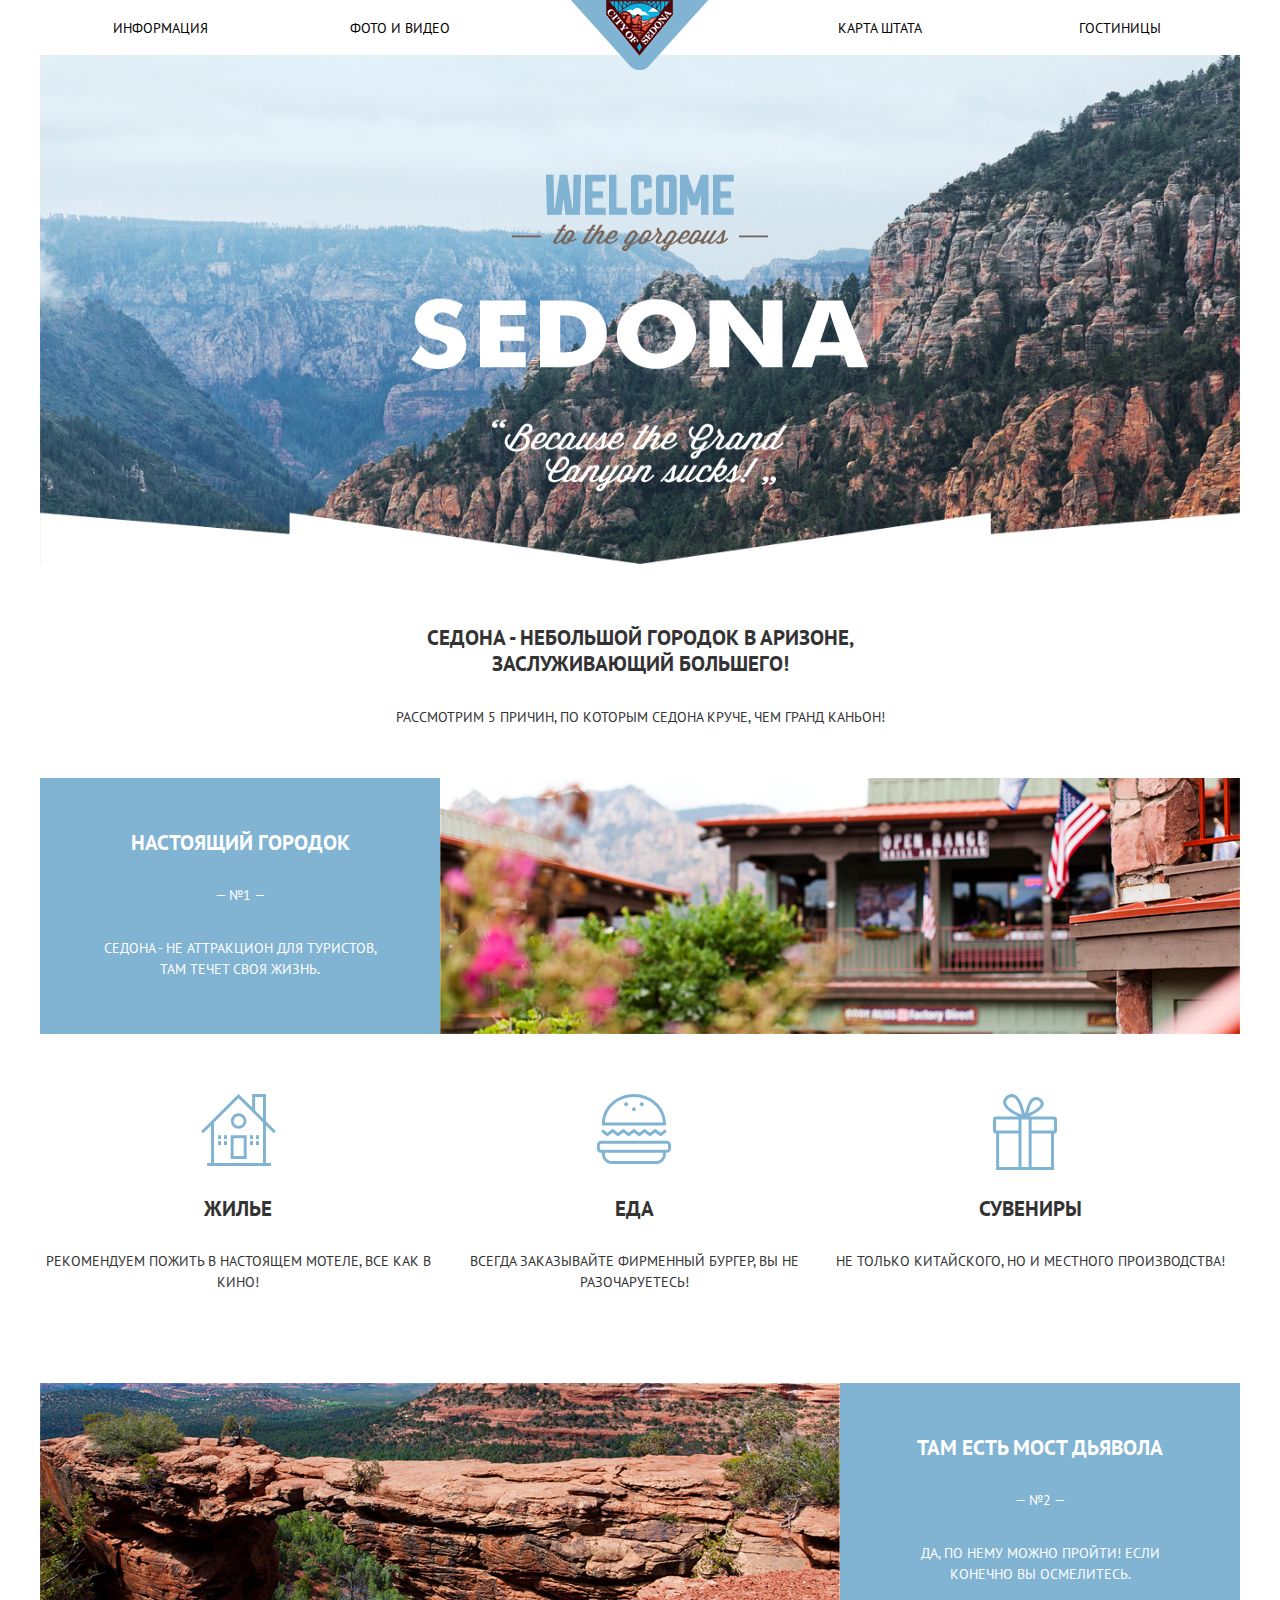
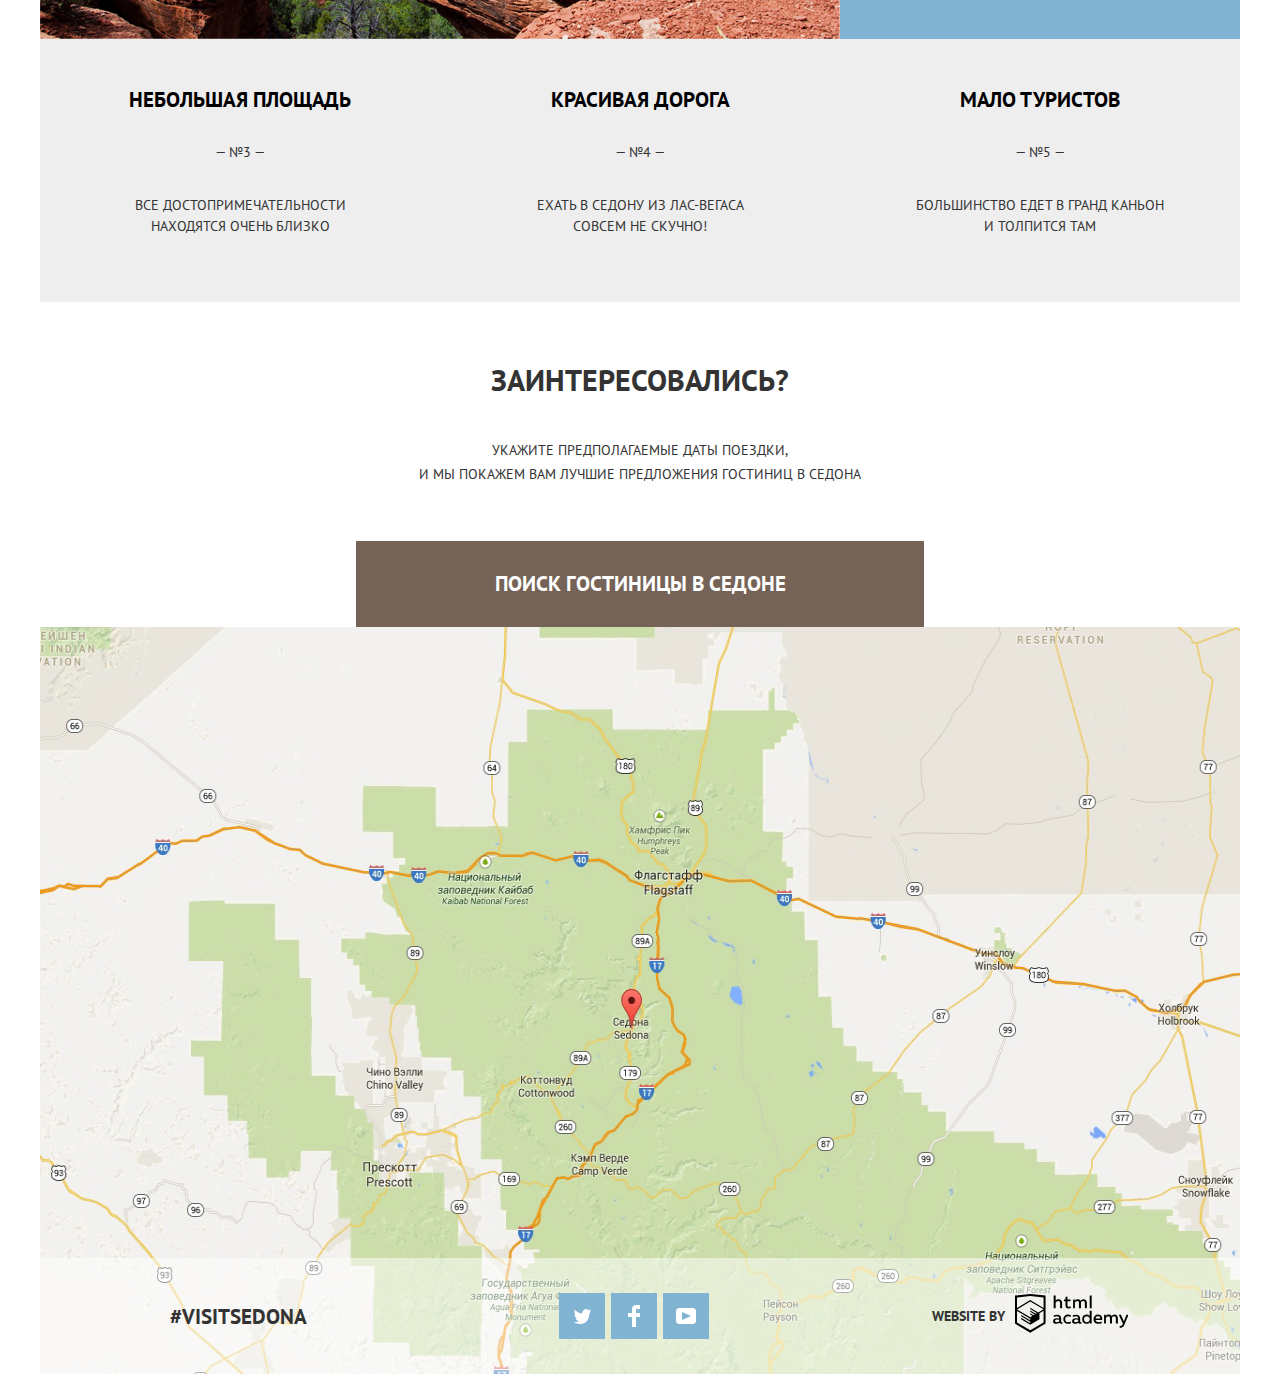
==== index.html @ dc25f9a0 "Пока не нашел правильного варианта для блура на странице отелей. Там нужена картинка без надписей. С" ====
<!DOCTYPE html>
<html lang="ru">
    <head>
        <meta charset="utf-8">
        <title>Седона</title>
        <link href="https://fonts.googleapis.com/css?family=PT+Sans:400,400i,700,700i&amp;subset=cyrillic" rel="stylesheet">
        <link rel="stylesheet" href="css/normalize.css">
        <link rel="stylesheet" href="css/styles.css">
    </head>
    <body>
        <header class="page-header container">
            <nav class="main-navigation">
                <ul class="site-navigation">
                    <li><a href="index.html#intro">Информация</a></li>
                    <li><a href="index.html">Фото и видео</a></li>
                    <li>
                        <a class="main-header-logo">
                            <img src="img/site-icon-2.png" width="138" height="70" alt="Седона">
                        </a>
                    </li>
                    <li><a href="index.html#map">Карта штата</a></li>
                    <li><a href="hotels.html">Гостиницы</a></li>
                </ul>
            </nav>
        </header>
        <section class="banner">
            <h1 class="visually-hidden">Седона</h1>
            <img src="img/backgrounds/intro.jpg" width="1200" height="509" alt='Добро пожаловать в Седона'>
        </section>
        <main class="container">
            <section id="intro" class="intro">
                <h2>Седона - небольшой городок в Аризоне, заслуживающий большего!</h2>
                <p>Рассмотрим 5 причин, по которым Седона круче, чем Гранд Каньон!</p>
            </section>
            <section class="feature">
                <div class="left-side">
                    <h2>Настоящий городок</h2>
                    <p>— №1 —</p>
                    <p>Седона - не аттракцион для туристов, там течет своя жизнь.</p>
                </div>
                <div class="right-side">
                    <img src="img/content/true-city.jpg" width="800" height="256" alt='Седона - фотографии'>
                </div>
            </section>
            <section class="recommendations">
                <h2 class="visually-hidden">Рекомендации</h2>
                <div class="recommendations-item house">
                    <h3>Жилье</h3>
                    <p>Рекомендуем пожить в настоящем мотеле, все как в кино!</p>
                </div>
                <div class="recommendations-item food">
                    <h3>Еда</h3>
                    <p>Всегда заказывайте фирменный бургер, вы не разочаруетесь!</p>
                </div>
                <div class="recommendations-item souvenirs">
                    <h3>Сувениры</h3>
                    <p>Не только китайского, но и местного производства!</p>
                </div>
            </section>
            <section class="feature feature-reverse">
                <div class="left-side">
                    <h2>Там есть мост Дьявола</h2>
                    <p>— №2 —</p>
                    <p>Да, по нему можно пройти! Если конечно вы осмелитесь.</p>
                </div>
                <div class="right-side">
                    <img src="img/content/devil-bridge.jpg" width="800" height="256" alt='Седона - фотографии'>
                </div>
            </section>
            <section class="features-list">
                <div class="features-item">
                    <h3>Небольшая площадь</h3>
                    <p>— №3 —</p>
                    <p>Все достопримечательности находятся очень близко</p>
                </div>
                <div class="features-item">
                    <h3>Красивая дорога</h3>
                    <p>— №4 —</p>
                    <p>Ехать в Седону из Лас-Вегаса совсем не скучно!</p>
                </div>
                <div class="features-item">
                    <h3>Мало туристов</h3>
                    <p>— №5 —</p>
                    <p>Большинство едет в гранд каньон и толпится там</p>
                </div>
            </section>
            <section class="hotels-search">
                <h2>Заинтересовались?</h2>
                <p>Укажите предполагаемые даты поездки,</p>
                <p>и мы покажем вам лучшие предложения гостиниц в Седона</p>
                <button class="button-brown" onclick="javascript:showOrHideSearchForm();">Поиск гостиницы в Седоне</button>
                <div class="overlay-content">
                    <form class="search-form" id="searchForm" action="https://echo.htmlacademy.ru" method="POST" hidden>
                        <div class="flex-row">
                            <label for="startDate">Дата заезда</label>
                            <input type="text" name="startDate" placeholder="24 апреля 2017" class="calendar-icon">
                            <button class="calendar">Открыть календарь</button>
                        </div>
                        <div class="flex-row">
                            <label for="endDate">Дата выезда</label>
                            <input type="text" name="endDate" placeholder="4 июля 2017" class="calendar-icon">
                            <button class="calendar">Открыть календарь</button>
                        </div>
                        <div class="flex-row">
                            <div class="flex-row half-width">
                                <label for="adults">Взрослые</label>
                                <div class="flex-row">
                                    <button type="button">-</button>
                                    <input type="number" name="adults" value="1" min="1" max="1000" class="no-spin">
                                    <button type="button">+</button>
                                </div>
                            </div>
                            <div class="flex-row half-width">
                                <label for="children">Дети</label>
                                <div class="flex-row">
                                    <button type="button">-</button>
                                    <input type="number" name="children" value="0" min="0" max="1000" class="no-spin">
                                    <button type="button">+</button>
                                </div>
                            </div>
                        </div>
                        <button type="submit" class="button-blue">Найти</button>
                    </form>
                </div>
            </section>
            <section id="map" class="map">
                <h2 class="visually-hidden">Карта</h2>
                <img src="img/content/map.jpg" width="1200px" height="747px">
            </section>
        </main>
        <footer class="page-footer page-footer-overlay container">
            <div class="footer-tag">
                #VISITSEDONA
            </div>

            <div class="footer-social">
                <ul>
                    <li>
                        <a href="#" class="social-button">
                            <span class="visually-hidden">Твиттер</span>
                            <svg version="1.1" id="Layer_1" xmlns="http://www.w3.org/2000/svg" xmlns:xlink="http://www.w3.org/1999/xlink" x="0px" y="0px"
                            width="17px" height="15px" viewBox="0 0 17 15" enable-background="new 0 0 17 15" xml:space="preserve">
                                
                                <g id="W6EeEF_1_">
                                    <g>
                                        <path fill="#FFFFFF" d="M10.95,0.144c1.685-0.496,2.984,0.27,3.577,1.179c0.673-0.231,1.331-0.481,2.011-0.708
                                            c-0.004,0.861-0.522,1.513-0.857,1.768c0.685,0.17,1.304-0.491,1.304-0.491c-0.169,1-1.006,1.788-1.563,2.024
                                            c-0.231,6.75-3.175,11.217-10.077,11.082c-0.522,0,0.075,0-0.446,0c-0.41,0-4.164-0.46-4.898-1.887
                                            c2.271,0.196,3.893-0.422,4.693-1.177c-0.96-0.3-2.679-0.477-2.979-2.95C2.064,9.09,2.279,9.212,2.905,9.103
                                            C1.705,8.247,0.374,7.53,0.448,5.33c0.285,0.328,1.067,0.536,1.34,0.472c-0.703-0.241-1.97-3.36-0.894-4.952
                                            c1.818,1.854,3.735,3.606,7.152,3.773C8.254,2.33,9.183,0.793,10.95,0.144z"/>
                                    </g>
                                </g>
                            </svg>
                        </a>
                    </li>
                    <li>
                        <a href="#" class="social-button">
                            <span class="visually-hidden">Фейсбук</span>
                            <svg version="1.1" id="Layer_2" xmlns="http://www.w3.org/2000/svg" xmlns:xlink="http://www.w3.org/1999/xlink" x="0px" y="0px"
                            width="12px" height="22px" viewBox="0 0 12 22" enable-background="new 0 0 12 22" xml:space="preserve">
                                <path fill="#FFFFFF" d="M12,4V0H8C5.791,0,4,1.791,4,4v4H0v4h4v10h4V12h4V8H8V4H12z"/>
                            </svg>
                        </a>
                    </li>
                    <li>
                        <a href="#" class="social-button">
                            <span class="visually-hidden">YouTube</span>
                            <svg version="1.1" id="Layer_1" xmlns="http://www.w3.org/2000/svg" xmlns:xlink="http://www.w3.org/1999/xlink" x="0px" y="0px"
                            width="20px" height="16px" viewBox="0 0 20 16" enable-background="new 0 0 20 16" xml:space="preserve">
                                <path fill="#FFFFFF" d="M17,0H3C1.35,0,0,1.35,0,3v10c0,1.65,1.35,3,3,3h14c1.65,0,3-1.35,3-3V3C20,1.35,18.65,0,17,0z
                                        M6.027,11.998V4.002L15.014,8L6.027,11.998z"/>
                            </svg>
                        </a>
                    </li>
                </ul>
            </div>

            <div class="footer-copyright">
                <b>Website by</b>
                <a class="button" href="https://htmlacademy.ru">
                    <svg id="Layer_1" data-name="Layer 1" xmlns="http://www.w3.org/2000/svg" viewBox="0 0 113 39" width="113px" height="39px"><title>HTML Academy</title><path d="M401.93,351.51a2.07,2.07,0,0,0,.58-0.11v1.4a3.41,3.41,0,0,1-1.24.22,1.75,1.75,0,0,1-1.75-1,5.08,5.08,0,0,1-3.3,1.13c-1.59,0-3.06-.87-3.06-2.68,0-2.24,2.08-2.93,3.9-2.93a11.63,11.63,0,0,1,2.28.26v-0.31c0-1.09-.8-1.86-2.3-1.86a7.79,7.79,0,0,0-3.15.67v-1.79a10.72,10.72,0,0,1,3.35-.58c2.48,0,4,1.18,4,3.83v3.14A0.57,0.57,0,0,0,401.93,351.51Zm-6.76-1.19a1.42,1.42,0,0,0,1.64,1.29,3.56,3.56,0,0,0,2.53-1V349.1a10.21,10.21,0,0,0-1.9-.22C396.34,348.89,395.17,349.23,395.17,350.33Z" transform="translate(-355.09 -323.29)" fill="black"/><path d="M408.15,343.91a5.29,5.29,0,0,1,2.7.67v1.79a4.28,4.28,0,0,0-2.42-.73,2.89,2.89,0,1,0,0,5.76,5.26,5.26,0,0,0,2.55-.67v1.8a6.58,6.58,0,0,1-2.9.6,4.42,4.42,0,0,1-4.72-4.54A4.54,4.54,0,0,1,408.15,343.91Z" transform="translate(-355.09 -323.29)" fill="black"/><path d="M420.93,351.51a2.07,2.07,0,0,0,.58-0.11v1.4a3.41,3.41,0,0,1-1.24.22,1.75,1.75,0,0,1-1.75-1,5.08,5.08,0,0,1-3.3,1.13c-1.59,0-3.06-.87-3.06-2.68,0-2.24,2.08-2.93,3.9-2.93a11.63,11.63,0,0,1,2.28.26v-0.31c0-1.09-.8-1.86-2.3-1.86a7.79,7.79,0,0,0-3.15.67v-1.79a10.72,10.72,0,0,1,3.35-.58c2.48,0,4,1.18,4,3.83v3.14A0.57,0.57,0,0,0,420.93,351.51Zm-6.76-1.19a1.42,1.42,0,0,0,1.64,1.29,3.56,3.56,0,0,0,2.53-1V349.1a10.21,10.21,0,0,0-1.9-.22C415.33,348.89,414.17,349.23,414.17,350.33Z" transform="translate(-355.09 -323.29)" fill="black"/><path d="M431.76,340.14V352.9H430v-1.39a4.07,4.07,0,0,1-3.35,1.62,4.62,4.62,0,0,1,0-9.22,4,4,0,0,1,3.15,1.37v-5.14h2ZM427,345.62a2.9,2.9,0,0,0,0,5.8,3,3,0,0,0,2.79-1.84v-2.13A3.06,3.06,0,0,0,427,345.62Z" transform="translate(-355.09 -323.29)" fill="black"/><path d="M438.08,343.91c3.48,0,4.68,2.81,4.12,5.34h-6.58c0.22,1.57,1.75,2.22,3.35,2.22a6.41,6.41,0,0,0,2.77-.62v1.68a7.5,7.5,0,0,1-3.14.6c-2.68,0-5-1.53-5-4.61A4.39,4.39,0,0,1,438.08,343.91Zm0.09,1.62a2.39,2.39,0,0,0-2.57,2.26h4.85A2.06,2.06,0,0,0,438.17,345.53Z" transform="translate(-355.09 -323.29)" fill="black"/><path d="M444.19,352.9v-8.75h1.73v1.09a4,4,0,0,1,2.92-1.33,3,3,0,0,1,2.73,1.4,4.33,4.33,0,0,1,3.06-1.4,3.21,3.21,0,0,1,3.32,3.52v5.47h-2v-5.41a1.67,1.67,0,0,0-1.73-1.84,2.94,2.94,0,0,0-2.17,1.18c0,0.2,0,.4,0,0.6v5.47h-2v-5.41a1.67,1.67,0,0,0-1.73-1.84,3.11,3.11,0,0,0-2.32,1.35v5.91h-2Z" transform="translate(-355.09 -323.29)" fill="black"/><path d="M466.56,344.15h2l-4.1,9.93c-0.95,2.28-2.19,3-3.52,3a5,5,0,0,1-1.15-.15v-1.66a3,3,0,0,0,.89.13c0.95,0,1.66-.67,2.17-2l0.18-.44-4.16-8.82H461l3,6.6Z" transform="translate(-355.09 -323.29)" fill="black"/><path d="M395.75,324.82v5a4,4,0,0,1,2.83-1.2,3.41,3.41,0,0,1,3.61,3.57v5.41h-2v-5.16a1.9,1.9,0,0,0-2-2.1,3.08,3.08,0,0,0-2.44,1.46v5.8h-2V324.82h2Z" transform="translate(-355.09 -323.29)" fill="black"/><path d="M407.52,325.71v3.12h3.17v1.71h-3.17v4c0,1.15.53,1.53,1.66,1.53a4.71,4.71,0,0,0,1.77-.35v1.68a7.14,7.14,0,0,1-2.35.38,2.68,2.68,0,0,1-3-2.88v-4.38H404v-1.71h1.57v-2.64Z" transform="translate(-355.09 -323.29)" fill="black"/><path d="M413.19,337.58v-8.75h1.73v1.09a4,4,0,0,1,2.92-1.33,3,3,0,0,1,2.73,1.4,4.33,4.33,0,0,1,3.06-1.4,3.21,3.21,0,0,1,3.32,3.52v5.47h-2v-5.41a1.67,1.67,0,0,0-1.73-1.84,2.94,2.94,0,0,0-2.17,1.18c0,0.2,0,.4,0,0.6v5.47h-2v-5.41a1.67,1.67,0,0,0-1.73-1.84,3.11,3.11,0,0,0-2.32,1.35v5.91h-2Z" transform="translate(-355.09 -323.29)" fill="black"/><rect x="74.72" y="1.52" width="1.95" height="12.76" fill="black"/><path d="M370.53,323.31l-0.16,0-15.28,1.6v28L370.37,362l15.28-9.09v-28Zm13.12,28.45-13.28,7.9-13.28-7.9V340.28l13.22,7.87,0,1.43-9.07-5.4v1.38l9.11,5.47,0,1.46-9.1-5.42v1.38l9.11,5.47h0l9.19-5.5v-1.39h0v-4.52l4.1-2.45v11.67Zm0-13.16L380,340.74h0l-1.68,1-8-4.76v1.38l6.84,4.07-0.06,0-0.15.09-1,.57-5.64-3.36v1.38l4.45,2.65-1.05.7,0,0-3.36-2v1.38l2.21,1.3-2.25,1.35-13.16-7.82,13.17-7.92h0Zm0-1.39-13.35-7.87h0l-13.2,7.86v-10.5l13.28-1.39,13.28,1.39v10.51Z" transform="translate(-355.09 -323.29)" fill="black"/></svg>
                </a>
            </div>
        </footer>
        <script src="js/script.js"></script>
    </body>
</html>
---- css/styles.css ----
html, body {
	/* Блочная модель */
	margin: 0;
	padding: 0;

	/* Типографика */
	font-family: 'PT Sans', sans-serif;
	font-size: 14px;
	line-height: 21px;
	font-weight: normal;
	color: #333333;
	text-transform: uppercase;
	text-align: center;

	/* Оформление */
	background-color: white;
}

/* body {
	background-image: url("../img/backgrounds/sedona-index-1200.jpg");
	background-position: top center;
	background-repeat: no-repeat;
} */

h2, h3 {
	/* Блочная модель */
	margin: 0;

	/* Типографика */
	font-size: 21px;
	font-weight: bold;
	line-height: 21px;
}

a {
	/* Типографика */
	text-decoration: none;
}

a:hover,
a:focus {
	color: #81b3d2;
}

a:click {
	color: #cacaca;
}

a:active {
	color: #766357;
}

p {
	/* Блочная модель */
	padding-top: 0;
	margin: 0;
}

.visually-hidden {
	position: absolute !important;
	clip: rect(1px 1px 1px 1px); /* IE6, IE7 */
	clip: rect(1px, 1px, 1px, 1px);
	padding:0 !important;
	border:0 !important;
	height: 1px !important; 
	width: 1px !important; 
	overflow: hidden;
}

.container {
	/* Блочная модель */
	max-width: 1200px;
	margin: 0 auto;
}

.site-navigation {
	/* Блочная модель */
	display: flex;
	flex-wrap: wrap;
	align-items: center;
	margin: 0;
	padding: 0;

	/* Типографика */
	line-height: 26px;

	/* Оформление */
	list-style: none;
}

.site-navigation li {
	/* Блочная модель */
	width: 20%;

	/* Типографика */
	text-align: center;
}

.site-navigation a:not(.main-header-logo) {
	/* Типографика */
	color: black;
}

.main-header-logo {
	position: relative;

	height: 55px;
	display: block;
}

.main-header-logo img {
	position: absolute;
	z-index: 2;
	top: 0;
	left: 0;
	right: 0;

	margin: 0 auto;
}

.intro h2 {
	/* Блочная модель */
	padding-top: 55px;
	padding-bottom: 0px;
	margin: 0 auto;
	max-width: 490px;

	/* Типографика */
	line-height: 26px;
}

.intro p {
	/* Блочная модель */
	padding-top: 30px;
	padding-bottom: 50px;
	margin: 0 auto;
}

.feature {
	/* Блочная модель */
	display: flex;
	align-items: center;

	/* Типографика */
	text-align: center;
	color: white;

	/* Оформление */
	background-color: #81b3d2;
}

.feature img {
	display: block;
	padding: 0;
	margin: 0;
}

.feature p {
	padding-top: 32px;
}

.feature.feature-reverse {
	/* Блочная модель */
	flex-direction: row-reverse;
}

.left-side {
	padding-left: 60px;
	padding-right: 60px;
}

.recommendations {
	/* Блочная модель */
	display: flex;
}

.recommendations .recommendations-item {
	/* Блочная модель */
	width: 33%;
}

.recommendations .recommendations-item p {
	padding-top: 32px;
}

.recommendations .recommendations-item h3 {
	/* Позиционирование */
	position: relative;

	/* Блочная модель */
	padding-top: 164px;
}

.recommendations .recommendations-item h3::before {
	content: "";

	/* Позиционирование */
	position: absolute;
	top: 60px;
	left: 0;
	right: 0;

	/* Блочная модель */
	width: 75px;
	height: 76px;
	margin: 0 auto;

	/* Оформление */
	background-repeat: no-repeat;
}

.recommendations .recommendations-item.house h3::before {
	/* Оформление */
	background-image: url("../img/icons/house.svg");
}

.recommendations .recommendations-item.food h3::before {
	/* Оформление */
	background-image: url("../img/icons/food.svg");
}

.recommendations .recommendations-item.souvenirs h3::before {
	/* Оформление */
	background-image: url("../img/icons/souvenirs.svg");
}

.recommendations .recommendations-item p:last-child {
	padding-bottom: 90px;
}

.features-list {
	/* Блочная модель */
	display: flex;

	/* Типографика */
	text-align: center;

	/* Оформление */
	background-color: #eeeeee;
}

.features-list .features-item {
	/* Блочная модель */
	width: 33%;
	padding-left: 70px;
	padding-right: 70px;
}

.features-list .features-item h3 {
	/* Блочная модель */
	padding-top: 50px; 

	/* Блочная модель */
	margin: 0;

	/* Типографика */
	color: black;
}

.features-list .features-item p {
	padding-top: 32px;
}

.features-list .features-item p:last-child {
	padding-bottom: 65px;
}

.hotels-search {
	/* Типографика */
	text-align: center;
}

.hotels-search h2 {
	/* Блочная модель */
	padding-top: 60px;
	margin: 0;

	/* Типографика */
	font-size: 30px;
	line-height: 36px;
	text-align: center;
}

/* ???? */
.hotels-search > p {
	/* Блочная модель */
	padding: 0;

	/* Типографика */
	font-size: 14px;
	line-height: 24px;
	font-weight: normal;
}

.hotels-search > p:first-of-type {
	/* Блочная модель */
	padding-top: 40px;
}

.hotels-search > p:last-of-type {
	/* Блочная модель */
	padding-bottom: 55px;
}

.hotels-search button {
	/* Типографика */
	font: inherit;
	font-size: 21px;
	font-weight: bold;
	line-height: 26px;
	text-transform: uppercase;
	text-align: center;
	vertical-align: middle;
	color: white;

	/* Оформление */
	border: none;
}

.hotels-search .button-brown {
	/* Блочная модель */
	width: 568px;
	min-height: 86px;
}

.hotels-search .overlay-content {
	/* Позиционирование */
	position: relative;
}

.hotels-search .search-form {
	/* Позиционирование */
	position: absolute;
	top: 0;
	left: 0;
	right: 0;
	z-index: 2;

	/* Блочная модель */
	padding: 55px;
	margin: 0 auto;
	width: 458px;

	/* Типографика */
	text-align: left;
	font-weight: bold;

	/* Оформление */
	background-color: white;
}

.hotels-search .search-form .flex-row {
	/* Блочная модель */
	display: flex;
	flex-wrap: nowrap;
	align-items: center;
	justify-content: flex-end;
}

.hotels-search .search-form > .flex-row {
	/* Блочная модель */
	padding-bottom: 30px;
}

.hotels-search .search-form > .flex-row:last-of-type {
	/* Блочная модель */
	padding-bottom: 55px;
}

.hotels-search .search-form .flex-row.half-width {
	/* Блочная модель */
	width: 50%;
}

.hotels-search .search-form button:not(.button-blue) {
	/* Блочная модель */
	width: 40px;
	min-height: 40px;
	border: none;
	border-radius: 0px;

	/* Типографика */
	color: #a9a9a9;

	/* Оформление */
	outline: none;
	background-color: #f2f2f2;
	cursor: pointer;
}

.hotels-search .search-form .calendar {
	/* Типографика */
	font-size: 0;

	/* Оформление */
	background-image: url("../img/icons/calendar.svg");
	background-repeat: no-repeat;
	background-position: 50% 50%;
}


/* .no-spin::-webkit-inner-spin-button, .no-spin::-webkit-outer-spin-button {
    -webkit-appearance: none !important;
    margin: 0 !important;
    -moz-appearance:textfield !important;
} */

.hotels-search .search-form .half-width input {
	/* Блочная модель */
	width: 40px;

	/* Типографика */
	text-align: center;
}

.hotels-search .search-form input {
	/* Блочная модель */
	width: 306px;
	height: 38px;

	/* Типографика */
	font: inherit;

	/* Оформление */
	outline: none;
	border: none;
	background-color: #f2f2f2;
}

.hotels-search .search-form input:hover {
	/* Оформление */
	background-color: #ebebeb;
}

.hotels-search .search-form input:focus {
	/* Оформление */
	background-color: white;
	border: 2px solid #e5e5e5;
	outline: none;
}

.hotels-search .search-form label {
	padding-right: 20px;
}

.map img {
	display: block;
	padding: 0;
	margin: 0;
}

.search-form .button-blue {
	/* Блочная модель */
	min-height: 58px;
	width: 458px;
}

.button-brown {
	/* Типографика */
	color: white;

	/* Оформление */
	background-color: #766357;
}

.button-brown:hover,
.button-brown:focus {
	/* Оформление */
	background-color: #604e43;
}

.button-brown:active {
	/* Типографика */
	color: #928a85;

	/* Оформление */
	background-color: #503e33;
}

.button-blue {
	/* Типографика */
	color: white;

	/* Оформление */
	background-color: #81b3d2;
}

.button-blue:hover,
.button-blue:focus {
	/* Оформление */
	background-color: #669ec0;
}

.button-blue:active {
	/* Типографика */
	color: #94b9d2;

	/* Оформление */
	background-color: #5496bd;
}

.hotels-filter {
	padding: 30px;

	/* Временно. Для разметки */
	height: 217px;

	/* Оформление */
	background-image: url("../img/backgrounds/intro-blur.jpg");
	background-repeat: no-repeat;
	background-size: cover;
	background-position: 50% 50%;
}

.hotels-filter-form {
	display: flex;
	align-items: center;
	justify-content: space-between;
}

.hotels-filter-form ul {
	list-style: none;
	padding: 0;
	margin: 0;
}

.range-filter-section {
	flex-basis: 600px;
}

.hotels-sorting {
	display: flex;
	align-items: center;
	justify-content: flex-start;

	/* Временно. Для разметки */
	height: 85px;
}

.hotels-result > ul {
	list-style: none;
	padding: 0;
	margin: 0;
}

.hotels-result > ul > li {
	display: flex;
	align-items: stretch;
	justify-content: flex-start;

	text-align: left;

	/* Временно. Для разметки */
	height: 150px;
}

.hotels-result > ul > li > div:last-of-type {
	flex: 1;
	text-align: right;
}

.hotels-result .rating li {
	display: inline;
	
}

.hotels-result .rating .glyphicon-star {
	width: 18px;
	height: 17px;
	background-image: url("../img/icons/star-icon.svg");
}

.hotels-result .button-blue {
	display: inline-block;
	width: 110px;
	height: 27px;


	text-align: center;
	font-size: 14px;
	font-weight: bold;
	line-height: 21px;
}

.hotels-result .button-brown {
	display: inline-block;
	widows: 142px;
	height: 27px;

	text-align: center;
	font-size: 14px;
	font-weight: bold;
	line-height: 21px;
}

.page-footer {
	display: flex;
	align-items: center;
}

.page-footer-overlay {
	position: relative;
	
	margin-top: -116px;
	
	background: rgba(255, 255, 255, .5);
}

.page-footer > div {
	width: 33%;
}

.footer-tag {
	font-weight: bold;
	font-size: 21px;
}

.footer-social ul {
	/* Блочная модель */
	display: flex;
	flex-wrap: wrap;
	align-items: center;
	justify-content: space-between;
	margin: 0 auto;
	padding: 0;
	width: 150px;

	/* Типографика */
	text-align: center;

	/* Оформление */
	list-style: none;
}

.footer-social .social-button  {
	display: flex;
	align-items: center;
	justify-content: center;
	width: 46px;
	height: 46px;
	margin-top: 35px;
	margin-bottom: 35px;
	background-color: #81b3d2;
}

.footer-social .social-button:hover,
.footer-social .social-button:focus {
	background-color: #669ec0;
}

.footer-social .social-button:active {
	background-color: #5496bd;
}

.footer-social .social-button:active path {
	fill: #88b6d1;
}

.footer-copyright {
	display: flex;
	align-items: center;
	justify-content: center;
}

.footer-copyright b {
	padding-right: 10px;
}

.footer-copyright:hover path,
.footer-copyright:focus path,
.footer-copyright:hover rect,
.footer-copyright:focus rect {
	fill: #81b3d2;
}

.footer-copyright:active path,
.footer-copyright:active rect  {
	fill: #bdbbbc;
}

.footer-social a {
	/* Типографика */
	color: black;
}

.footer-social a:hover,
.footer-social a:focus {
	/* Типографика */
	color: #81b3d2;
}
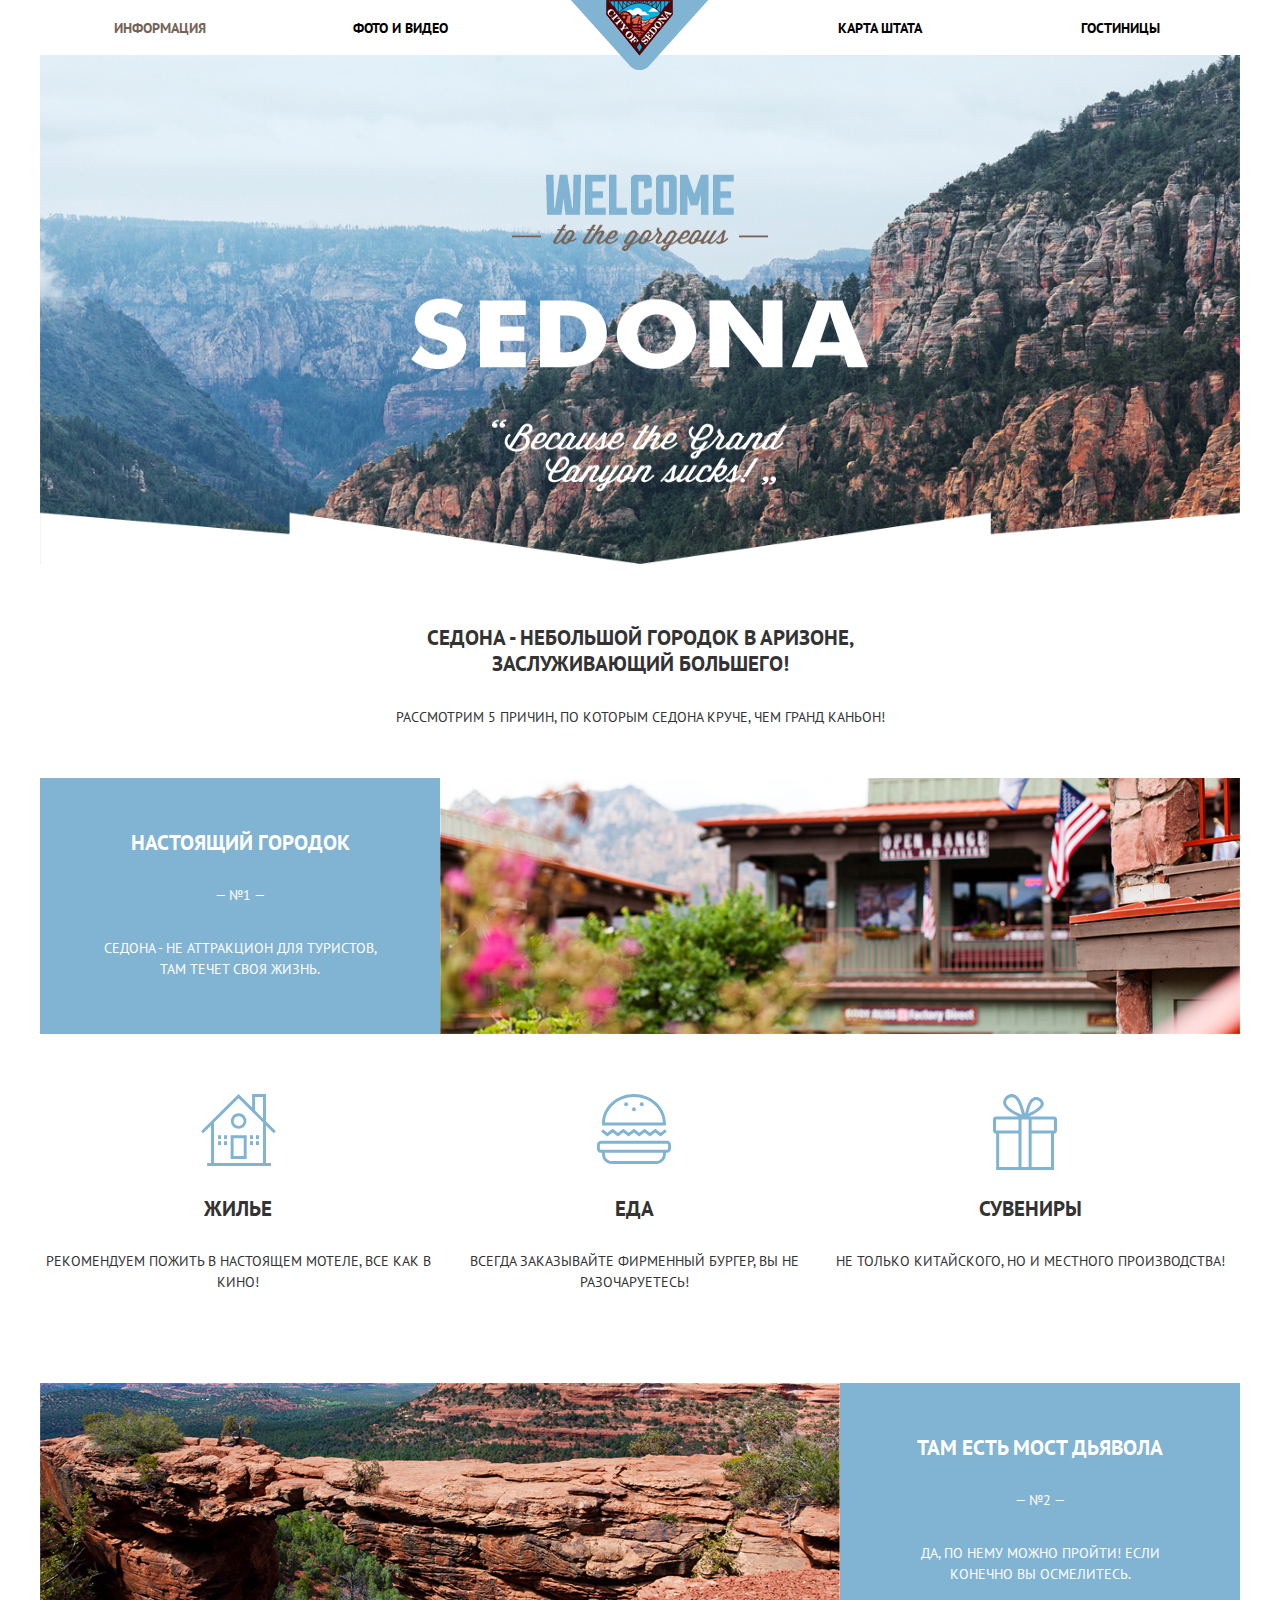
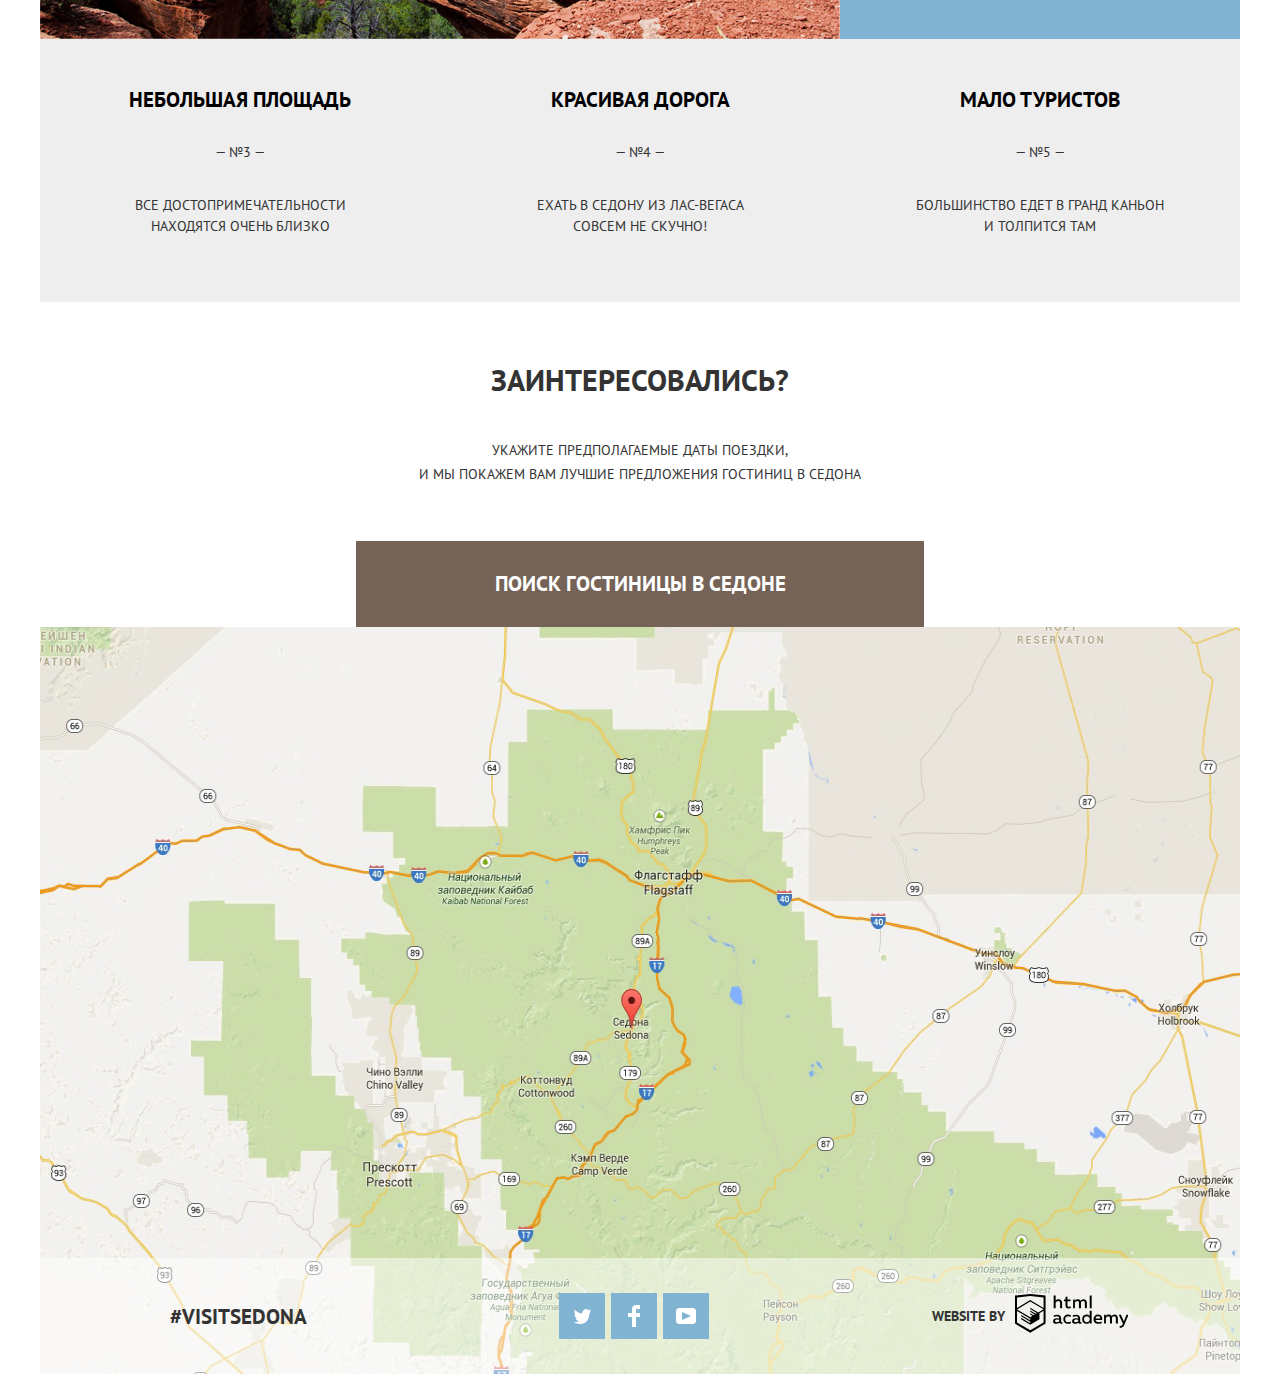
==== commit 4b4db2f9: "Пытаюсь сделать ползунок" ====
--- a/index.html
+++ b/index.html
@@ -11,7 +11,7 @@
         <header class="page-header container">
             <nav class="main-navigation">
                 <ul class="site-navigation">
-                    <li><a href="index.html#intro">Информация</a></li>
+                    <li><a class="active" href="index.html#intro">Информация</a></li>
                     <li><a href="index.html">Фото и видео</a></li>
                     <li>
                         <a class="main-header-logo">
@@ -25,10 +25,10 @@
         </header>
         <section class="banner">
             <h1 class="visually-hidden">Седона</h1>
-            <img src="img/backgrounds/intro.jpg" width="1200" height="509" alt='Добро пожаловать в Седона'>
+            <img src="img/backgrounds/intro.jpg" width="1200" height="509" alt="Добро пожаловать в Седона">
         </section>
         <main class="container">
-            <section id="intro" class="intro">
+            <section class="intro" id="intro">
                 <h2>Седона - небольшой городок в Аризоне, заслуживающий большего!</h2>
                 <p>Рассмотрим 5 причин, по которым Седона круче, чем Гранд Каньон!</p>
             </section>
@@ -39,7 +39,7 @@
                     <p>Седона - не аттракцион для туристов, там течет своя жизнь.</p>
                 </div>
                 <div class="right-side">
-                    <img src="img/content/true-city.jpg" width="800" height="256" alt='Седона - фотографии'>
+                    <img src="img/content/true-city.jpg" width="800" height="256" alt="Седона - фотографии">
                 </div>
             </section>
             <section class="recommendations">
@@ -64,7 +64,7 @@
                     <p>Да, по нему можно пройти! Если конечно вы осмелитесь.</p>
                 </div>
                 <div class="right-side">
-                    <img src="img/content/devil-bridge.jpg" width="800" height="256" alt='Седона - фотографии'>
+                    <img src="img/content/devil-bridge.jpg" width="800" height="256" alt="Седона - фотографии">
                 </div>
             </section>
             <section class="features-list">
@@ -93,12 +93,12 @@
                     <form class="search-form" id="searchForm" action="https://echo.htmlacademy.ru" method="POST" hidden>
                         <div class="flex-row">
                             <label for="startDate">Дата заезда</label>
-                            <input type="text" name="startDate" placeholder="24 апреля 2017" class="calendar-icon">
+                            <input class="calendar-icon" id="startDate" type="text" name="startDate" placeholder="24 апреля 2017">
                             <button class="calendar">Открыть календарь</button>
                         </div>
                         <div class="flex-row">
                             <label for="endDate">Дата выезда</label>
-                            <input type="text" name="endDate" placeholder="4 июля 2017" class="calendar-icon">
+                            <input class="calendar-icon" id="endDate" type="text" name="endDate" placeholder="4 июля 2017">
                             <button class="calendar">Открыть календарь</button>
                         </div>
                         <div class="flex-row">
@@ -106,7 +106,7 @@
                                 <label for="adults">Взрослые</label>
                                 <div class="flex-row">
                                     <button type="button">-</button>
-                                    <input type="number" name="adults" value="1" min="1" max="1000" class="no-spin">
+                                    <input class="no-spin" id="adults" type="number" name="adults" value="1" min="1" max="1000">
                                     <button type="button">+</button>
                                 </div>
                             </div>
@@ -114,16 +114,16 @@
                                 <label for="children">Дети</label>
                                 <div class="flex-row">
                                     <button type="button">-</button>
-                                    <input type="number" name="children" value="0" min="0" max="1000" class="no-spin">
+                                    <input class="no-spin" id="children" type="number" name="children" value="0" min="0" max="1000">
                                     <button type="button">+</button>
                                 </div>
                             </div>
                         </div>
-                        <button type="submit" class="button-blue">Найти</button>
+                        <button class="button-blue" type="submit">Найти</button>
                     </form>
                 </div>
             </section>
-            <section id="map" class="map">
+            <section class="map" id="map">
                 <h2 class="visually-hidden">Карта</h2>
                 <img src="img/content/map.jpg" width="1200px" height="747px">
             </section>
@@ -136,7 +136,7 @@
             <div class="footer-social">
                 <ul>
                     <li>
-                        <a href="#" class="social-button">
+                        <a class="social-button" href="#">
                             <span class="visually-hidden">Твиттер</span>
                             <svg version="1.1" id="Layer_1" xmlns="http://www.w3.org/2000/svg" xmlns:xlink="http://www.w3.org/1999/xlink" x="0px" y="0px"
                             width="17px" height="15px" viewBox="0 0 17 15" enable-background="new 0 0 17 15" xml:space="preserve">
@@ -155,7 +155,7 @@
                         </a>
                     </li>
                     <li>
-                        <a href="#" class="social-button">
+                        <a class="social-button" href="#">
                             <span class="visually-hidden">Фейсбук</span>
                             <svg version="1.1" id="Layer_2" xmlns="http://www.w3.org/2000/svg" xmlns:xlink="http://www.w3.org/1999/xlink" x="0px" y="0px"
                             width="12px" height="22px" viewBox="0 0 12 22" enable-background="new 0 0 12 22" xml:space="preserve">
@@ -164,7 +164,7 @@
                         </a>
                     </li>
                     <li>
-                        <a href="#" class="social-button">
+                        <a class="social-button" href="#">
                             <span class="visually-hidden">YouTube</span>
                             <svg version="1.1" id="Layer_1" xmlns="http://www.w3.org/2000/svg" xmlns:xlink="http://www.w3.org/1999/xlink" x="0px" y="0px"
                             width="20px" height="16px" viewBox="0 0 20 16" enable-background="new 0 0 20 16" xml:space="preserve">
--- a/css/styles.css
+++ b/css/styles.css
@@ -35,6 +35,7 @@
 a {
 	/* Типографика */
 	text-decoration: none;
+	color: black;
 }
 
 a:hover,
@@ -46,7 +47,8 @@
 	color: #cacaca;
 }
 
-a:active {
+a:active,
+a.active {
 	color: #766357;
 }
 
@@ -94,11 +96,8 @@
 
 	/* Типографика */
 	text-align: center;
-}
-
-.site-navigation a:not(.main-header-logo) {
-	/* Типографика */
-	color: black;
+	font-weight: bold;
+	line-height: 26px;
 }
 
 .main-header-logo {
@@ -398,13 +397,6 @@
 	background-position: 50% 50%;
 }
 
-
-/* .no-spin::-webkit-inner-spin-button, .no-spin::-webkit-outer-spin-button {
-    -webkit-appearance: none !important;
-    margin: 0 !important;
-    -moz-appearance:textfield !important;
-} */
-
 .hotels-search .search-form .half-width input {
 	/* Блочная модель */
 	width: 40px;
@@ -500,10 +492,8 @@
 }
 
 .hotels-filter {
-	padding: 30px;
-
-	/* Временно. Для разметки */
-	height: 217px;
+	/* Блочная модель */
+	padding: 32px;
 
 	/* Оформление */
 	background-image: url("../img/backgrounds/intro-blur.jpg");
@@ -513,69 +503,227 @@
 }
 
 .hotels-filter-form {
+	/* Блочная модель */
 	display: flex;
 	align-items: center;
 	justify-content: space-between;
+	padding-left: 41px;
+	padding-right: 41px;
+
+	/* Типографика */
+	color: white;
+}
+
+.hotels-filter-form h3 {
+	/* Блочная модель */
+	padding-bottom: 30px;
+
+	/* Типографика */
+	font-size: 16px;
+}
+
+.hotels-filter-form .infrastructure-filter,
+.hotels-filter-form .type-filter {
+	/* Типографика */
+	text-align: left;
 }
 
 .hotels-filter-form ul {
+	/* Блочная модель */
+	padding: 0;
+	margin: 0;
+
+	/* Типографика */
+	font-weight: normal;
+	text-align: left;
+
+	/* Оформление */
 	list-style: none;
-	padding: 0;
-	margin: 0;
+}
+
+.hotels-filter-form ul li:not(:last-of-type) {
+	padding-bottom: 22px;
+}
+
+.hotels-filter-form .checkbox {
+	/* Блочная модель */
+	display: none;
+}
+
+.hotels-filter-form .checkbox + label {
+	/* Оформление */
+	cursor: pointer;
+}
+
+/*
+	Took solution from here https://blogs.adobe.com/creativecloud/css-vs-svg-styling-checkboxes-and-radio-buttons/.
+	TODO: How to color SVG to white in this case?
+ */
+.hotels-filter-form .checkbox + label span {
+	/* Блочная модель */
+	display: inline-block;
+    vertical-align: middle;
+    width: 27px;
+	height: 27px;
+	padding-right: 16px;
+
+	/* Оформление */
+    background: url("../img/icons/checkbox-off.svg") 0px center no-repeat;
+}
+
+.hotels-filter-form .checkbox:checked + label span {
+	/* Оформление */
+	background-image: url("../img/icons/checkbox-on.svg");
 }
 
 .range-filter-section {
+	/* Блочная модель */
 	flex-basis: 600px;
 }
 
 .hotels-sorting {
+	/* Блочная модель */
 	display: flex;
 	align-items: center;
 	justify-content: flex-start;
+	padding-left: 72px;
+
+	text-transform: uppercase;
 
 	/* Временно. Для разметки */
 	height: 85px;
 }
 
+.hotels-sorting .total-column {
+	font-size: 21px;
+	line-height: 26px;
+	font-weight: bold;
+}
+
+.hotels-sorting .total-column,
+.hotels-result-item .icon-column {
+	/* Блочная модель */
+	flex-basis: 165px;
+
+	/* Типографика */
+	text-align: left;
+}
+
+.hotels-sorting .hotels-sorting-form {
+	flex-grow: 1;
+	text-align: left;
+}
+
+.hotels-sorting .hotels-sorting-form .sort-title,
+.hotels-sorting .hotels-sorting-form .sort-types {
+	font-size: 12px;
+	line-height: 18px;
+}
+
+.hotels-sorting .hotels-sorting-form,
+.hotels-result-item .details,
+.hotels-result-item .actions {
+	display: flex;
+	align-items: center;
+	justify-content: flex-start;
+}
+
+.hotels-sorting .sort-title,
+.hotels-result-item .details p:first-of-type,
+.hotels-result-item .actions a:first-of-type {
+	flex-basis: 107px;
+	margin-right: 10px;
+}
+
+.hotels-sorting .sort-direction {
+	flex-grow: 1;
+	text-align: right;
+}
+
+.hotels-sorting-form button {
+	/* Блочная модель */
+	padding:0;
+
+	/* Типографика */
+	font: inherit;
+	font-size: 12px;
+	line-height: 16px;
+	color:inherit;
+	
+	/* Оформление */
+	background:none;
+	border:none;
+	cursor: pointer;
+}
+
 .hotels-result > ul {
+	/* Блочная модель */
+	padding: 0;
+	margin: 0;
 	list-style: none;
-	padding: 0;
-	margin: 0;
-}
-
-.hotels-result > ul > li {
+}
+
+.hotels-result .hotels-result-item {
+	/* Блочная модель */
 	display: flex;
 	align-items: stretch;
 	justify-content: flex-start;
-
+	padding-top: 30px;
+	padding-bottom: 30px;
+	padding-left: 72px;
+
+	/* Типографика */
 	text-align: left;
 
-	/* Временно. Для разметки */
-	height: 150px;
-}
-
-.hotels-result > ul > li > div:last-of-type {
+	/* Оформление */
+	border-top: 2px solid #e5e5e5;
+}
+
+.hotels-result .hotels-result-item:last-of-type {
+	/* Оформление */
+	border-bottom: 2px solid #e5e5e5;
+}
+
+.hotels-result-item h2 {
+	padding-bottom: 10px;
+}
+
+.hotels-result-item .details {
+	padding-bottom: 10px;
+}
+
+
+
+
+
+.hotels-result-item .rating-column {
 	flex: 1;
+	display: flex;
+	flex-direction: column;
 	text-align: right;
-}
-
-.hotels-result .rating li {
-	display: inline;
-	
+	align-content: space-between;
+}
+
+.hotels-result-item .rating-column .rating-info {
+	flex: 1;
 }
 
 .hotels-result .rating .glyphicon-star {
+	display: inline-block;
 	width: 18px;
 	height: 17px;
 	background-image: url("../img/icons/star-icon.svg");
+	background-repeat: no-repeat;
 }
 
 .hotels-result .button-blue {
-	display: inline-block;
-	width: 110px;
-	height: 27px;
-
-
+	border: none;
+	padding-left: 17px;
+	padding-right: 17px;
+	padding-top: 4px;
+	padding-bottom: 4px;
+
+	text-decoration: none;
 	text-align: center;
 	font-size: 14px;
 	font-weight: bold;
@@ -583,10 +731,13 @@
 }
 
 .hotels-result .button-brown {
-	display: inline-block;
-	widows: 142px;
-	height: 27px;
-
+	border: none;
+	padding-left: 17px;
+	padding-right: 17px;
+	padding-top: 4px;
+	padding-bottom: 4px;
+
+	text-decoration: none;
 	text-align: center;
 	font-size: 14px;
 	font-weight: bold;
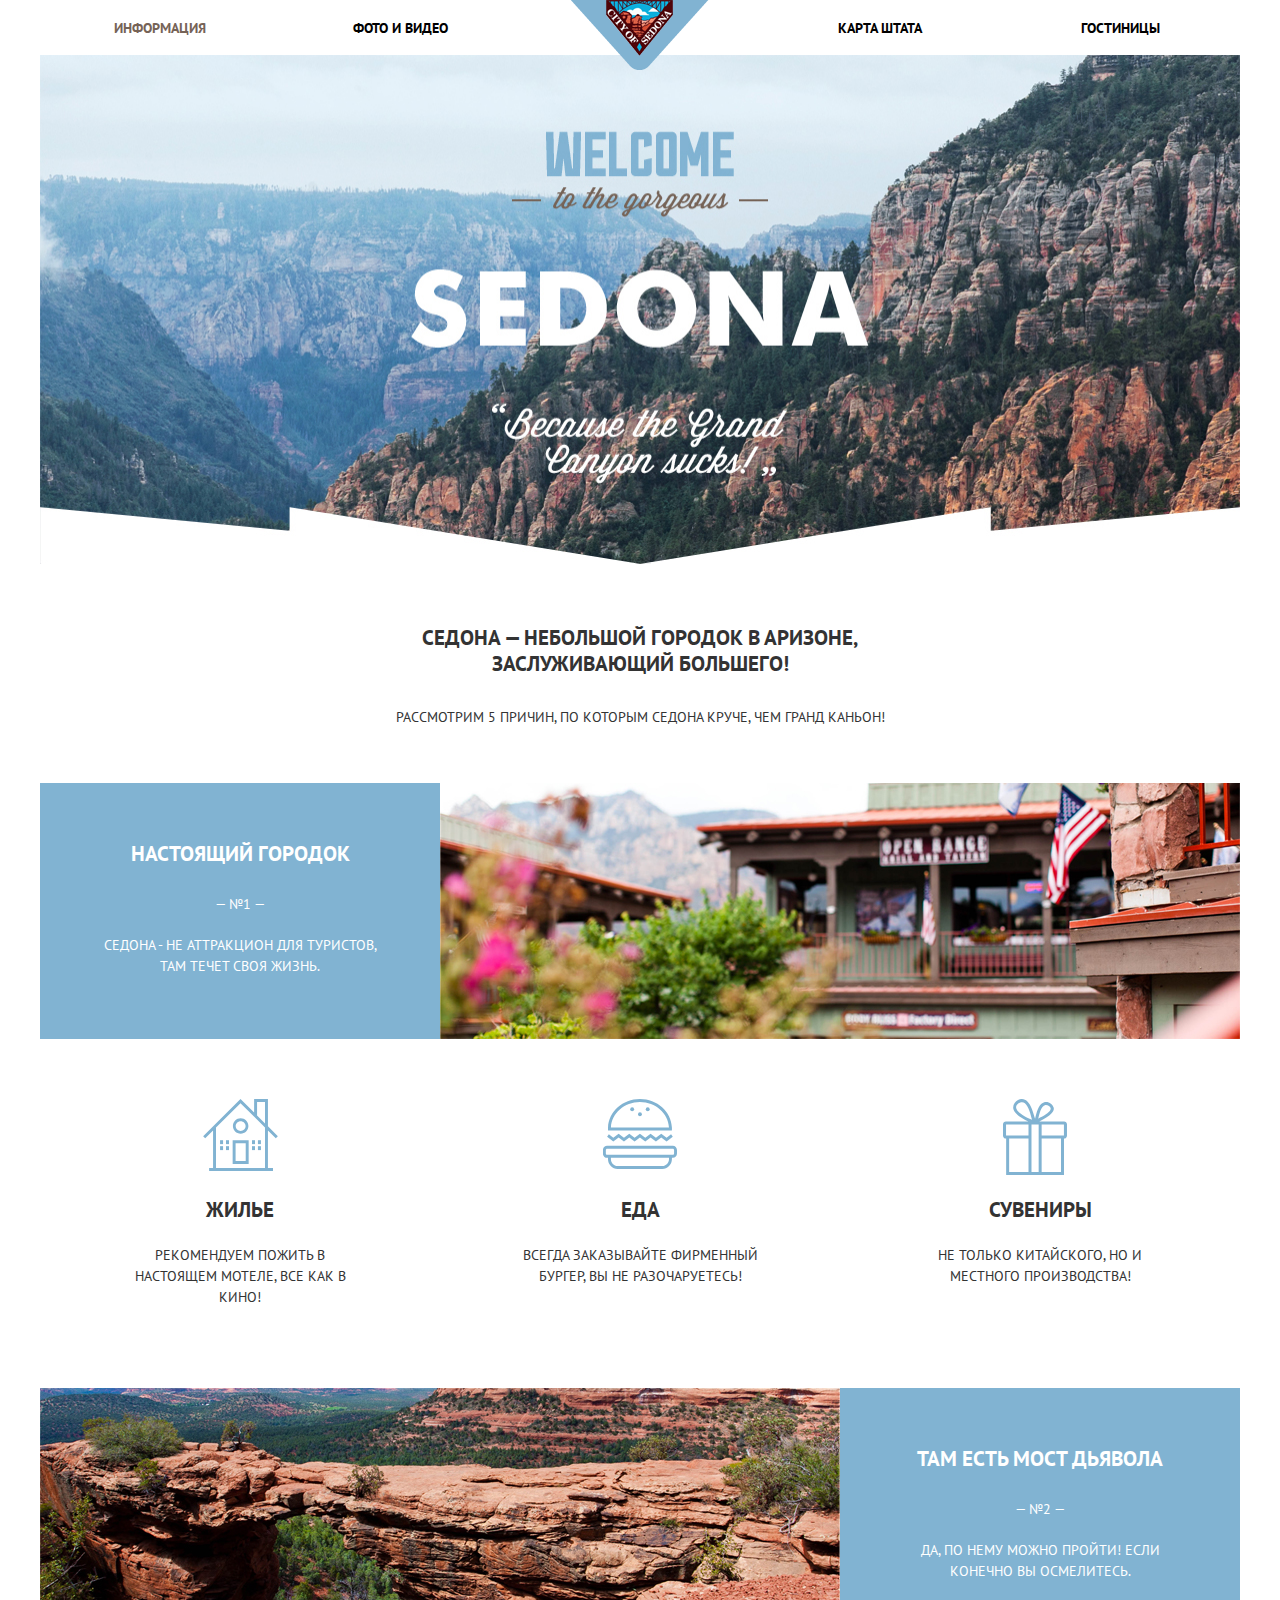
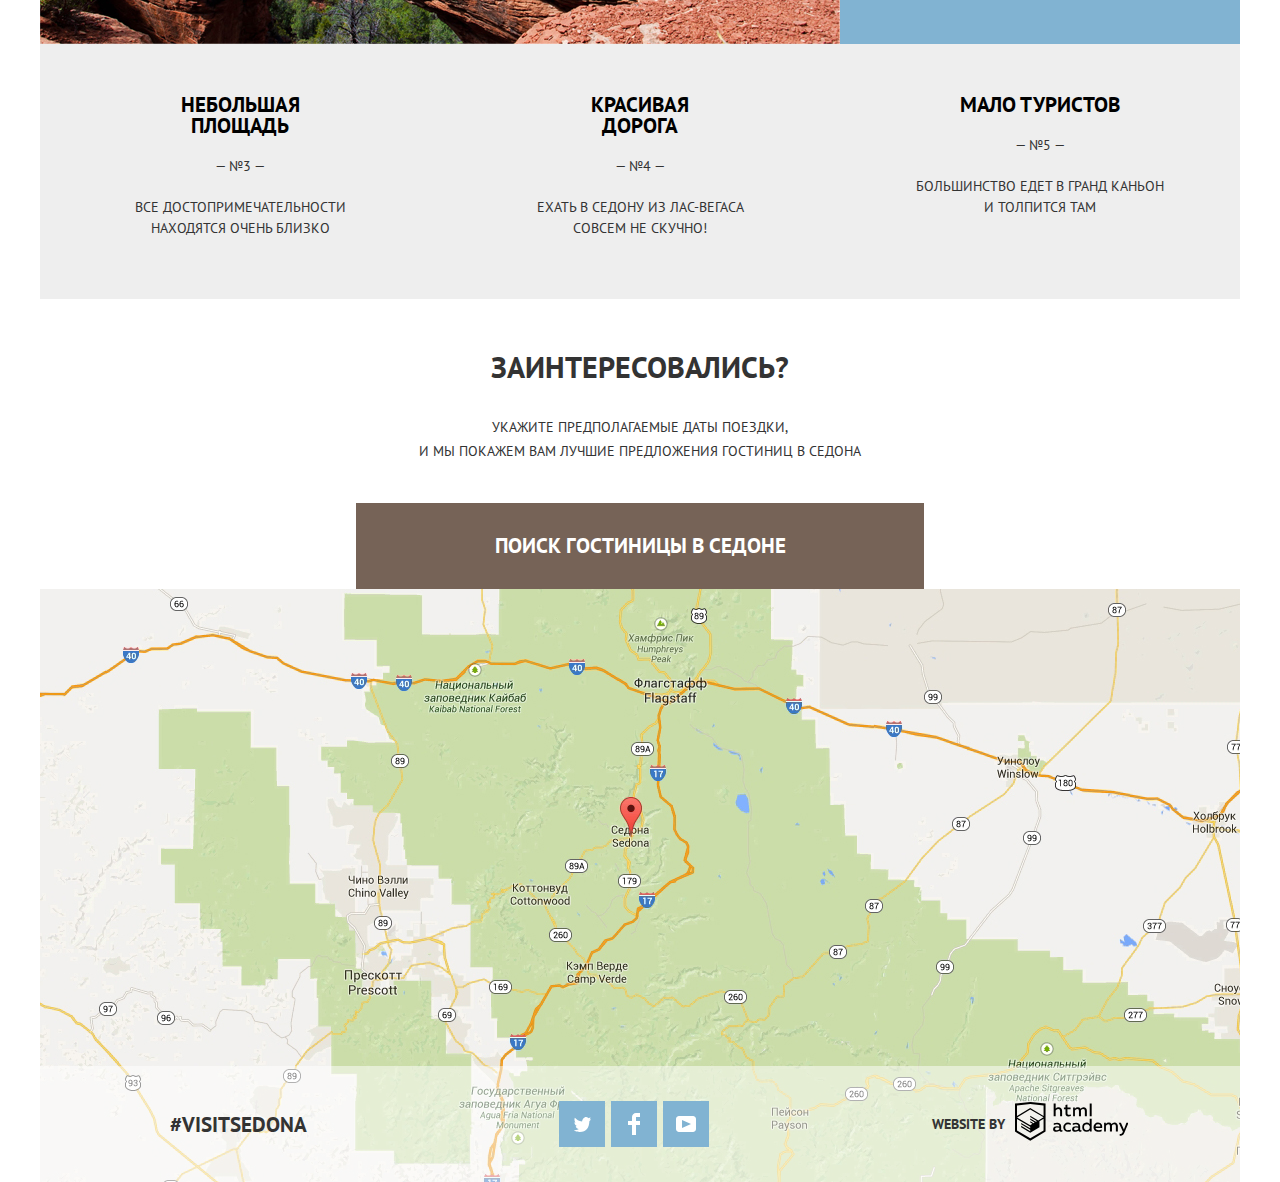
==== commit 7748e689: "Поправил главну после PixelPerfect." ====
--- a/index.html
+++ b/index.html
@@ -29,7 +29,7 @@
         </section>
         <main class="container">
             <section class="intro" id="intro">
-                <h2>Седона - небольшой городок в Аризоне, заслуживающий большего!</h2>
+                <h2>Седона — небольшой городок в Аризоне, заслуживающий большего!</h2>
                 <p>Рассмотрим 5 причин, по которым Седона круче, чем Гранд Каньон!</p>
             </section>
             <section class="feature">
@@ -125,7 +125,7 @@
             </section>
             <section class="map" id="map">
                 <h2 class="visually-hidden">Карта</h2>
-                <img src="img/content/map.jpg" width="1200px" height="747px">
+                <img src="img/content/map.jpg" width="1200" height="593" alt="Карта">
             </section>
         </main>
         <footer class="page-footer page-footer-overlay container">
@@ -138,7 +138,7 @@
                     <li>
                         <a class="social-button" href="#">
                             <span class="visually-hidden">Твиттер</span>
-                            <svg version="1.1" id="Layer_1" xmlns="http://www.w3.org/2000/svg" xmlns:xlink="http://www.w3.org/1999/xlink" x="0px" y="0px"
+                            <svg version="1.1" id="twitter-icon" xmlns="http://www.w3.org/2000/svg" xmlns:xlink="http://www.w3.org/1999/xlink" x="0px" y="0px"
                             width="17px" height="15px" viewBox="0 0 17 15" enable-background="new 0 0 17 15" xml:space="preserve">
                                 
                                 <g id="W6EeEF_1_">
@@ -157,7 +157,7 @@
                     <li>
                         <a class="social-button" href="#">
                             <span class="visually-hidden">Фейсбук</span>
-                            <svg version="1.1" id="Layer_2" xmlns="http://www.w3.org/2000/svg" xmlns:xlink="http://www.w3.org/1999/xlink" x="0px" y="0px"
+                            <svg version="1.1" id="facebook-icon" xmlns="http://www.w3.org/2000/svg" xmlns:xlink="http://www.w3.org/1999/xlink" x="0px" y="0px"
                             width="12px" height="22px" viewBox="0 0 12 22" enable-background="new 0 0 12 22" xml:space="preserve">
                                 <path fill="#FFFFFF" d="M12,4V0H8C5.791,0,4,1.791,4,4v4H0v4h4v10h4V12h4V8H8V4H12z"/>
                             </svg>
@@ -166,7 +166,7 @@
                     <li>
                         <a class="social-button" href="#">
                             <span class="visually-hidden">YouTube</span>
-                            <svg version="1.1" id="Layer_1" xmlns="http://www.w3.org/2000/svg" xmlns:xlink="http://www.w3.org/1999/xlink" x="0px" y="0px"
+                            <svg version="1.1" id="youtube-icon" xmlns="http://www.w3.org/2000/svg" xmlns:xlink="http://www.w3.org/1999/xlink" x="0px" y="0px"
                             width="20px" height="16px" viewBox="0 0 20 16" enable-background="new 0 0 20 16" xml:space="preserve">
                                 <path fill="#FFFFFF" d="M17,0H3C1.35,0,0,1.35,0,3v10c0,1.65,1.35,3,3,3h14c1.65,0,3-1.35,3-3V3C20,1.35,18.65,0,17,0z
                                         M6.027,11.998V4.002L15.014,8L6.027,11.998z"/>
@@ -179,7 +179,7 @@
             <div class="footer-copyright">
                 <b>Website by</b>
                 <a class="button" href="https://htmlacademy.ru">
-                    <svg id="Layer_1" data-name="Layer 1" xmlns="http://www.w3.org/2000/svg" viewBox="0 0 113 39" width="113px" height="39px"><title>HTML Academy</title><path d="M401.93,351.51a2.07,2.07,0,0,0,.58-0.11v1.4a3.41,3.41,0,0,1-1.24.22,1.75,1.75,0,0,1-1.75-1,5.08,5.08,0,0,1-3.3,1.13c-1.59,0-3.06-.87-3.06-2.68,0-2.24,2.08-2.93,3.9-2.93a11.63,11.63,0,0,1,2.28.26v-0.31c0-1.09-.8-1.86-2.3-1.86a7.79,7.79,0,0,0-3.15.67v-1.79a10.72,10.72,0,0,1,3.35-.58c2.48,0,4,1.18,4,3.83v3.14A0.57,0.57,0,0,0,401.93,351.51Zm-6.76-1.19a1.42,1.42,0,0,0,1.64,1.29,3.56,3.56,0,0,0,2.53-1V349.1a10.21,10.21,0,0,0-1.9-.22C396.34,348.89,395.17,349.23,395.17,350.33Z" transform="translate(-355.09 -323.29)" fill="black"/><path d="M408.15,343.91a5.29,5.29,0,0,1,2.7.67v1.79a4.28,4.28,0,0,0-2.42-.73,2.89,2.89,0,1,0,0,5.76,5.26,5.26,0,0,0,2.55-.67v1.8a6.58,6.58,0,0,1-2.9.6,4.42,4.42,0,0,1-4.72-4.54A4.54,4.54,0,0,1,408.15,343.91Z" transform="translate(-355.09 -323.29)" fill="black"/><path d="M420.93,351.51a2.07,2.07,0,0,0,.58-0.11v1.4a3.41,3.41,0,0,1-1.24.22,1.75,1.75,0,0,1-1.75-1,5.08,5.08,0,0,1-3.3,1.13c-1.59,0-3.06-.87-3.06-2.68,0-2.24,2.08-2.93,3.9-2.93a11.63,11.63,0,0,1,2.28.26v-0.31c0-1.09-.8-1.86-2.3-1.86a7.79,7.79,0,0,0-3.15.67v-1.79a10.72,10.72,0,0,1,3.35-.58c2.48,0,4,1.18,4,3.83v3.14A0.57,0.57,0,0,0,420.93,351.51Zm-6.76-1.19a1.42,1.42,0,0,0,1.64,1.29,3.56,3.56,0,0,0,2.53-1V349.1a10.21,10.21,0,0,0-1.9-.22C415.33,348.89,414.17,349.23,414.17,350.33Z" transform="translate(-355.09 -323.29)" fill="black"/><path d="M431.76,340.14V352.9H430v-1.39a4.07,4.07,0,0,1-3.35,1.62,4.62,4.62,0,0,1,0-9.22,4,4,0,0,1,3.15,1.37v-5.14h2ZM427,345.62a2.9,2.9,0,0,0,0,5.8,3,3,0,0,0,2.79-1.84v-2.13A3.06,3.06,0,0,0,427,345.62Z" transform="translate(-355.09 -323.29)" fill="black"/><path d="M438.08,343.91c3.48,0,4.68,2.81,4.12,5.34h-6.58c0.22,1.57,1.75,2.22,3.35,2.22a6.41,6.41,0,0,0,2.77-.62v1.68a7.5,7.5,0,0,1-3.14.6c-2.68,0-5-1.53-5-4.61A4.39,4.39,0,0,1,438.08,343.91Zm0.09,1.62a2.39,2.39,0,0,0-2.57,2.26h4.85A2.06,2.06,0,0,0,438.17,345.53Z" transform="translate(-355.09 -323.29)" fill="black"/><path d="M444.19,352.9v-8.75h1.73v1.09a4,4,0,0,1,2.92-1.33,3,3,0,0,1,2.73,1.4,4.33,4.33,0,0,1,3.06-1.4,3.21,3.21,0,0,1,3.32,3.52v5.47h-2v-5.41a1.67,1.67,0,0,0-1.73-1.84,2.94,2.94,0,0,0-2.17,1.18c0,0.2,0,.4,0,0.6v5.47h-2v-5.41a1.67,1.67,0,0,0-1.73-1.84,3.11,3.11,0,0,0-2.32,1.35v5.91h-2Z" transform="translate(-355.09 -323.29)" fill="black"/><path d="M466.56,344.15h2l-4.1,9.93c-0.95,2.28-2.19,3-3.52,3a5,5,0,0,1-1.15-.15v-1.66a3,3,0,0,0,.89.13c0.95,0,1.66-.67,2.17-2l0.18-.44-4.16-8.82H461l3,6.6Z" transform="translate(-355.09 -323.29)" fill="black"/><path d="M395.75,324.82v5a4,4,0,0,1,2.83-1.2,3.41,3.41,0,0,1,3.61,3.57v5.41h-2v-5.16a1.9,1.9,0,0,0-2-2.1,3.08,3.08,0,0,0-2.44,1.46v5.8h-2V324.82h2Z" transform="translate(-355.09 -323.29)" fill="black"/><path d="M407.52,325.71v3.12h3.17v1.71h-3.17v4c0,1.15.53,1.53,1.66,1.53a4.71,4.71,0,0,0,1.77-.35v1.68a7.14,7.14,0,0,1-2.35.38,2.68,2.68,0,0,1-3-2.88v-4.38H404v-1.71h1.57v-2.64Z" transform="translate(-355.09 -323.29)" fill="black"/><path d="M413.19,337.58v-8.75h1.73v1.09a4,4,0,0,1,2.92-1.33,3,3,0,0,1,2.73,1.4,4.33,4.33,0,0,1,3.06-1.4,3.21,3.21,0,0,1,3.32,3.52v5.47h-2v-5.41a1.67,1.67,0,0,0-1.73-1.84,2.94,2.94,0,0,0-2.17,1.18c0,0.2,0,.4,0,0.6v5.47h-2v-5.41a1.67,1.67,0,0,0-1.73-1.84,3.11,3.11,0,0,0-2.32,1.35v5.91h-2Z" transform="translate(-355.09 -323.29)" fill="black"/><rect x="74.72" y="1.52" width="1.95" height="12.76" fill="black"/><path d="M370.53,323.31l-0.16,0-15.28,1.6v28L370.37,362l15.28-9.09v-28Zm13.12,28.45-13.28,7.9-13.28-7.9V340.28l13.22,7.87,0,1.43-9.07-5.4v1.38l9.11,5.47,0,1.46-9.1-5.42v1.38l9.11,5.47h0l9.19-5.5v-1.39h0v-4.52l4.1-2.45v11.67Zm0-13.16L380,340.74h0l-1.68,1-8-4.76v1.38l6.84,4.07-0.06,0-0.15.09-1,.57-5.64-3.36v1.38l4.45,2.65-1.05.7,0,0-3.36-2v1.38l2.21,1.3-2.25,1.35-13.16-7.82,13.17-7.92h0Zm0-1.39-13.35-7.87h0l-13.2,7.86v-10.5l13.28-1.39,13.28,1.39v10.51Z" transform="translate(-355.09 -323.29)" fill="black"/></svg>
+                    <svg id="htmlacademy-icon" data-name="htmlacademy-icon" xmlns="http://www.w3.org/2000/svg" viewBox="0 0 113 39" width="113px" height="39px"><title>HTML Academy</title><path d="M401.93,351.51a2.07,2.07,0,0,0,.58-0.11v1.4a3.41,3.41,0,0,1-1.24.22,1.75,1.75,0,0,1-1.75-1,5.08,5.08,0,0,1-3.3,1.13c-1.59,0-3.06-.87-3.06-2.68,0-2.24,2.08-2.93,3.9-2.93a11.63,11.63,0,0,1,2.28.26v-0.31c0-1.09-.8-1.86-2.3-1.86a7.79,7.79,0,0,0-3.15.67v-1.79a10.72,10.72,0,0,1,3.35-.58c2.48,0,4,1.18,4,3.83v3.14A0.57,0.57,0,0,0,401.93,351.51Zm-6.76-1.19a1.42,1.42,0,0,0,1.64,1.29,3.56,3.56,0,0,0,2.53-1V349.1a10.21,10.21,0,0,0-1.9-.22C396.34,348.89,395.17,349.23,395.17,350.33Z" transform="translate(-355.09 -323.29)" fill="black"/><path d="M408.15,343.91a5.29,5.29,0,0,1,2.7.67v1.79a4.28,4.28,0,0,0-2.42-.73,2.89,2.89,0,1,0,0,5.76,5.26,5.26,0,0,0,2.55-.67v1.8a6.58,6.58,0,0,1-2.9.6,4.42,4.42,0,0,1-4.72-4.54A4.54,4.54,0,0,1,408.15,343.91Z" transform="translate(-355.09 -323.29)" fill="black"/><path d="M420.93,351.51a2.07,2.07,0,0,0,.58-0.11v1.4a3.41,3.41,0,0,1-1.24.22,1.75,1.75,0,0,1-1.75-1,5.08,5.08,0,0,1-3.3,1.13c-1.59,0-3.06-.87-3.06-2.68,0-2.24,2.08-2.93,3.9-2.93a11.63,11.63,0,0,1,2.28.26v-0.31c0-1.09-.8-1.86-2.3-1.86a7.79,7.79,0,0,0-3.15.67v-1.79a10.72,10.72,0,0,1,3.35-.58c2.48,0,4,1.18,4,3.83v3.14A0.57,0.57,0,0,0,420.93,351.51Zm-6.76-1.19a1.42,1.42,0,0,0,1.64,1.29,3.56,3.56,0,0,0,2.53-1V349.1a10.21,10.21,0,0,0-1.9-.22C415.33,348.89,414.17,349.23,414.17,350.33Z" transform="translate(-355.09 -323.29)" fill="black"/><path d="M431.76,340.14V352.9H430v-1.39a4.07,4.07,0,0,1-3.35,1.62,4.62,4.62,0,0,1,0-9.22,4,4,0,0,1,3.15,1.37v-5.14h2ZM427,345.62a2.9,2.9,0,0,0,0,5.8,3,3,0,0,0,2.79-1.84v-2.13A3.06,3.06,0,0,0,427,345.62Z" transform="translate(-355.09 -323.29)" fill="black"/><path d="M438.08,343.91c3.48,0,4.68,2.81,4.12,5.34h-6.58c0.22,1.57,1.75,2.22,3.35,2.22a6.41,6.41,0,0,0,2.77-.62v1.68a7.5,7.5,0,0,1-3.14.6c-2.68,0-5-1.53-5-4.61A4.39,4.39,0,0,1,438.08,343.91Zm0.09,1.62a2.39,2.39,0,0,0-2.57,2.26h4.85A2.06,2.06,0,0,0,438.17,345.53Z" transform="translate(-355.09 -323.29)" fill="black"/><path d="M444.19,352.9v-8.75h1.73v1.09a4,4,0,0,1,2.92-1.33,3,3,0,0,1,2.73,1.4,4.33,4.33,0,0,1,3.06-1.4,3.21,3.21,0,0,1,3.32,3.52v5.47h-2v-5.41a1.67,1.67,0,0,0-1.73-1.84,2.94,2.94,0,0,0-2.17,1.18c0,0.2,0,.4,0,0.6v5.47h-2v-5.41a1.67,1.67,0,0,0-1.73-1.84,3.11,3.11,0,0,0-2.32,1.35v5.91h-2Z" transform="translate(-355.09 -323.29)" fill="black"/><path d="M466.56,344.15h2l-4.1,9.93c-0.95,2.28-2.19,3-3.52,3a5,5,0,0,1-1.15-.15v-1.66a3,3,0,0,0,.89.13c0.95,0,1.66-.67,2.17-2l0.18-.44-4.16-8.82H461l3,6.6Z" transform="translate(-355.09 -323.29)" fill="black"/><path d="M395.75,324.82v5a4,4,0,0,1,2.83-1.2,3.41,3.41,0,0,1,3.61,3.57v5.41h-2v-5.16a1.9,1.9,0,0,0-2-2.1,3.08,3.08,0,0,0-2.44,1.46v5.8h-2V324.82h2Z" transform="translate(-355.09 -323.29)" fill="black"/><path d="M407.52,325.71v3.12h3.17v1.71h-3.17v4c0,1.15.53,1.53,1.66,1.53a4.71,4.71,0,0,0,1.77-.35v1.68a7.14,7.14,0,0,1-2.35.38,2.68,2.68,0,0,1-3-2.88v-4.38H404v-1.71h1.57v-2.64Z" transform="translate(-355.09 -323.29)" fill="black"/><path d="M413.19,337.58v-8.75h1.73v1.09a4,4,0,0,1,2.92-1.33,3,3,0,0,1,2.73,1.4,4.33,4.33,0,0,1,3.06-1.4,3.21,3.21,0,0,1,3.32,3.52v5.47h-2v-5.41a1.67,1.67,0,0,0-1.73-1.84,2.94,2.94,0,0,0-2.17,1.18c0,0.2,0,.4,0,0.6v5.47h-2v-5.41a1.67,1.67,0,0,0-1.73-1.84,3.11,3.11,0,0,0-2.32,1.35v5.91h-2Z" transform="translate(-355.09 -323.29)" fill="black"/><rect x="74.72" y="1.52" width="1.95" height="12.76" fill="black"/><path d="M370.53,323.31l-0.16,0-15.28,1.6v28L370.37,362l15.28-9.09v-28Zm13.12,28.45-13.28,7.9-13.28-7.9V340.28l13.22,7.87,0,1.43-9.07-5.4v1.38l9.11,5.47,0,1.46-9.1-5.42v1.38l9.11,5.47h0l9.19-5.5v-1.39h0v-4.52l4.1-2.45v11.67Zm0-13.16L380,340.74h0l-1.68,1-8-4.76v1.38l6.84,4.07-0.06,0-0.15.09-1,.57-5.64-3.36v1.38l4.45,2.65-1.05.7,0,0-3.36-2v1.38l2.21,1.3-2.25,1.35-13.16-7.82,13.17-7.92h0Zm0-1.39-13.35-7.87h0l-13.2,7.86v-10.5l13.28-1.39,13.28,1.39v10.51Z" transform="translate(-355.09 -323.29)" fill="black"/></svg>
                 </a>
             </div>
         </footer>
--- a/css/styles.css
+++ b/css/styles.css
@@ -4,7 +4,7 @@
 	padding: 0;
 
 	/* Типографика */
-	font-family: 'PT Sans', sans-serif;
+	font-family: 'PT Sans', "Tahoma", sans-serif;
 	font-size: 14px;
 	line-height: 21px;
 	font-weight: normal;
@@ -117,10 +117,13 @@
 	margin: 0 auto;
 }
 
+.intro {
+	padding: 55px;
+}
+
 .intro h2 {
 	/* Блочная модель */
-	padding-top: 55px;
-	padding-bottom: 0px;
+	padding-bottom: 30px;
 	margin: 0 auto;
 	max-width: 490px;
 
@@ -130,15 +133,13 @@
 
 .intro p {
 	/* Блочная модель */
-	padding-top: 30px;
-	padding-bottom: 50px;
 	margin: 0 auto;
 }
 
 .feature {
 	/* Блочная модель */
 	display: flex;
-	align-items: center;
+	align-items: stretch;
 
 	/* Типографика */
 	text-align: center;
@@ -154,8 +155,12 @@
 	margin: 0;
 }
 
-.feature p {
-	padding-top: 32px;
+.feature h2 {
+	padding-bottom: 30px;
+}
+
+.feature p:first-of-type {
+	padding-bottom: 20px;
 }
 
 .feature.feature-reverse {
@@ -164,8 +169,7 @@
 }
 
 .left-side {
-	padding-left: 60px;
-	padding-right: 60px;
+	padding: 60px;
 }
 
 .recommendations {
@@ -176,10 +180,8 @@
 .recommendations .recommendations-item {
 	/* Блочная модель */
 	width: 33%;
-}
-
-.recommendations .recommendations-item p {
-	padding-top: 32px;
+	padding-left: 73px;
+    padding-right: 73px;
 }
 
 .recommendations .recommendations-item h3 {
@@ -187,7 +189,8 @@
 	position: relative;
 
 	/* Блочная модель */
-	padding-top: 164px;
+	padding-top: 160px;
+	padding-bottom: 25px;
 }
 
 .recommendations .recommendations-item h3::before {
@@ -224,7 +227,7 @@
 }
 
 .recommendations .recommendations-item p:last-child {
-	padding-bottom: 90px;
+	padding-bottom: 80px;
 }
 
 .features-list {
@@ -243,11 +246,15 @@
 	width: 33%;
 	padding-left: 70px;
 	padding-right: 70px;
+	padding-top: 50px;
+	padding-bottom: 40px;
 }
 
 .features-list .features-item h3 {
 	/* Блочная модель */
-	padding-top: 50px; 
+	padding-left: 50px; 
+	padding-right: 50px;
+	padding-bottom: 20px;
 
 	/* Блочная модель */
 	margin: 0;
@@ -257,22 +264,21 @@
 }
 
 .features-list .features-item p {
-	padding-top: 32px;
-}
-
-.features-list .features-item p:last-child {
-	padding-bottom: 65px;
+	padding-bottom: 20px;
 }
 
 .hotels-search {
+	/* Блочная модель */
+	padding-top: 50px;
+
 	/* Типографика */
 	text-align: center;
 }
 
 .hotels-search h2 {
 	/* Блочная модель */
-	padding-top: 60px;
 	margin: 0;
+	padding-bottom: 30px;
 
 	/* Типографика */
 	font-size: 30px;
@@ -291,14 +297,9 @@
 	font-weight: normal;
 }
 
-.hotels-search > p:first-of-type {
-	/* Блочная модель */
-	padding-top: 40px;
-}
-
 .hotels-search > p:last-of-type {
 	/* Блочная модель */
-	padding-bottom: 55px;
+	padding-bottom: 40px;
 }
 
 .hotels-search button {
@@ -457,6 +458,9 @@
 
 .button-brown:hover,
 .button-brown:focus {
+	/* Типографика */
+	color: white;
+
 	/* Оформление */
 	background-color: #604e43;
 }
@@ -479,6 +483,9 @@
 
 .button-blue:hover,
 .button-blue:focus {
+	/* Типографика */
+	color: white;
+
 	/* Оформление */
 	background-color: #669ec0;
 }
@@ -505,7 +512,7 @@
 .hotels-filter-form {
 	/* Блочная модель */
 	display: flex;
-	align-items: center;
+	align-items: flex-start;
 	justify-content: space-between;
 	padding-left: 41px;
 	padding-right: 41px;
@@ -515,17 +522,64 @@
 }
 
 .hotels-filter-form h3 {
-	/* Блочная модель */
-	padding-bottom: 30px;
-
 	/* Типографика */
 	font-size: 16px;
 }
 
 .hotels-filter-form .infrastructure-filter,
 .hotels-filter-form .type-filter {
+	/* Блочная модель */
+	flex-basis: 255px;
+
 	/* Типографика */
 	text-align: left;
+}
+
+.hotels-filter-form .infrastructure-filter h3,
+.hotels-filter-form .type-filter h3 {
+	/* Блочная модель */
+	padding-bottom: 30px; 
+}
+
+.hotels-filter-form .range-filter-section {
+	/* Блочная модель */
+	flex-basis: 320px;
+	margin-left: auto;
+
+	/* Типографика */
+	text-align: center;
+}
+
+.hotels-filter-form .range-filter-section h3 {
+	/* Блочная модель */
+	margin-bottom: 10px;
+
+	/* Типографика */
+	text-align: left;
+}
+
+.hotels-filter-form .range-filter-section .range-prices {
+	/* Блочная модель */
+	display: flex;
+	padding-top: 3px;
+	padding-bottom: 3px;
+	margin-bottom: 20px;
+
+	/* Оформление */
+	border: 2px solid white;
+	border-radius: 5px;
+}
+
+.hotels-filter-form .range-filter-section .range-prices div {
+	flex: 1 1;
+}
+
+.hotels-filter-form .range-filter-section .range-prices div:last-child {
+	border-left: 2px solid white;
+}
+
+.hotels-filter-form .range-filter-section .ui-slider {
+	margin-bottom: 30px;
 }
 
 .hotels-filter-form ul {
@@ -576,9 +630,30 @@
 	background-image: url("../img/icons/checkbox-on.svg");
 }
 
-.range-filter-section {
-	/* Блочная модель */
-	flex-basis: 600px;
+.range-filter-section .ui-slider .ui-slider-handle {
+	width:23px; 
+    height:23px; 
+	background:url("../img/icons/range-filter-button.svg") no-repeat; 
+	overflow: hidden; 
+    position:absolute;
+    top: -10px;
+    border-style:none; 
+}
+
+.range-filter-section .button-white {
+	border: 2px solid white;
+    background: none;
+    color: white;
+    width: 133px;
+    padding-top: 10px;
+    padding-bottom: 10px;
+    border-radius: 5px;
+}
+
+.range-filter-section .button-white:hover, 
+.range-filter-section .button-white:focus {
+	color: black;
+	background-color: white;
 }
 
 .hotels-sorting {
@@ -587,11 +662,10 @@
 	align-items: center;
 	justify-content: flex-start;
 	padding-left: 72px;
+	padding-top: 30px;
+	padding-bottom: 30px;
 
 	text-transform: uppercase;
-
-	/* Временно. Для разметки */
-	height: 85px;
 }
 
 .hotels-sorting .total-column {
@@ -636,8 +710,69 @@
 }
 
 .hotels-sorting .sort-direction {
+	display: flex;
+	flex-direction: row;
 	flex-grow: 1;
-	text-align: right;
+	padding-right: 73px;
+}
+
+.hotels-sorting .sort-direction .sort-button {
+	margin-left: 10px;
+}
+
+/*
+	Took example here https://css-tricks.com/snippets/css/css-triangle/.
+*/
+.hotels-sorting .up-arrow-button {
+	width: 0;
+	height: 0;
+
+	font-size: 0px;
+
+	border: none;
+	border-left: 5px solid transparent;
+	border-right: 5px solid transparent;
+	
+	border-bottom: 11px solid #cacaca;
+}
+
+.hotels-sorting .up-arrow-button.active {
+	border-bottom-color: #81b3d2;
+}
+
+.hotels-sorting .up-arrow-button:active {
+	border-bottom-color: #81b3d2;
+}
+
+.hotels-sorting .up-arrow-button:hover,
+.hotels-sorting .up-arrow-button:focus {
+	border-bottom-color: black;	
+}
+
+.hotels-sorting .down-arrow-button {
+	width: 0;
+	height: 0;
+
+	font-size: 0px;
+
+	border: none;
+	border-left: 5px solid transparent;
+	border-right: 5px solid transparent;
+	
+	border-top: 11px solid #cacaca;	
+}
+
+.hotels-sorting .down-arrow-button.active-button {
+	border-top-color: #81b3d2;	
+}
+
+.hotels-sorting .down-arrow-button:active {
+	border-top-color: #81b3d2;
+}
+
+.hotels-sorting .down-arrow-button:hover,
+.hotels-sorting .down-arrow-button:focus {
+	border-top-color: black;	
 }
 
 .hotels-sorting-form button {
@@ -647,13 +782,38 @@
 	/* Типографика */
 	font: inherit;
 	font-size: 12px;
-	line-height: 16px;
-	color:inherit;
+	line-height: 18px;
+	color: #cacaca;
+	text-transform: uppercase;
 	
 	/* Оформление */
 	background:none;
 	border:none;
+	border-bottom: 1px dashed #cacaca;
 	cursor: pointer;
+}
+
+.hotels-sorting-form .sort-types .sort-button {
+	margin-right: 33px;
+}
+
+.hotels-sorting-form .sort-types .sort-button.active-button {
+	color: #95bed8;
+
+	border:none;
+}
+
+.hotels-sorting-form .sort-types .sort-button:hover,
+.hotels-sorting-form .sort-types .sort-button:focus {
+	color: #95bed8;
+
+	border-bottom: 1px dashed #95bed8;
+}
+
+.hotels-sorting-form .sort-types .sort-button:click {
+	color:black;
+
+	border: none;
 }
 
 .hotels-result > ul {
@@ -692,16 +852,13 @@
 	padding-bottom: 10px;
 }
 
-
-
-
-
 .hotels-result-item .rating-column {
 	flex: 1;
 	display: flex;
 	flex-direction: column;
 	text-align: right;
 	align-content: space-between;
+	padding-right: 73px;
 }
 
 .hotels-result-item .rating-column .rating-info {
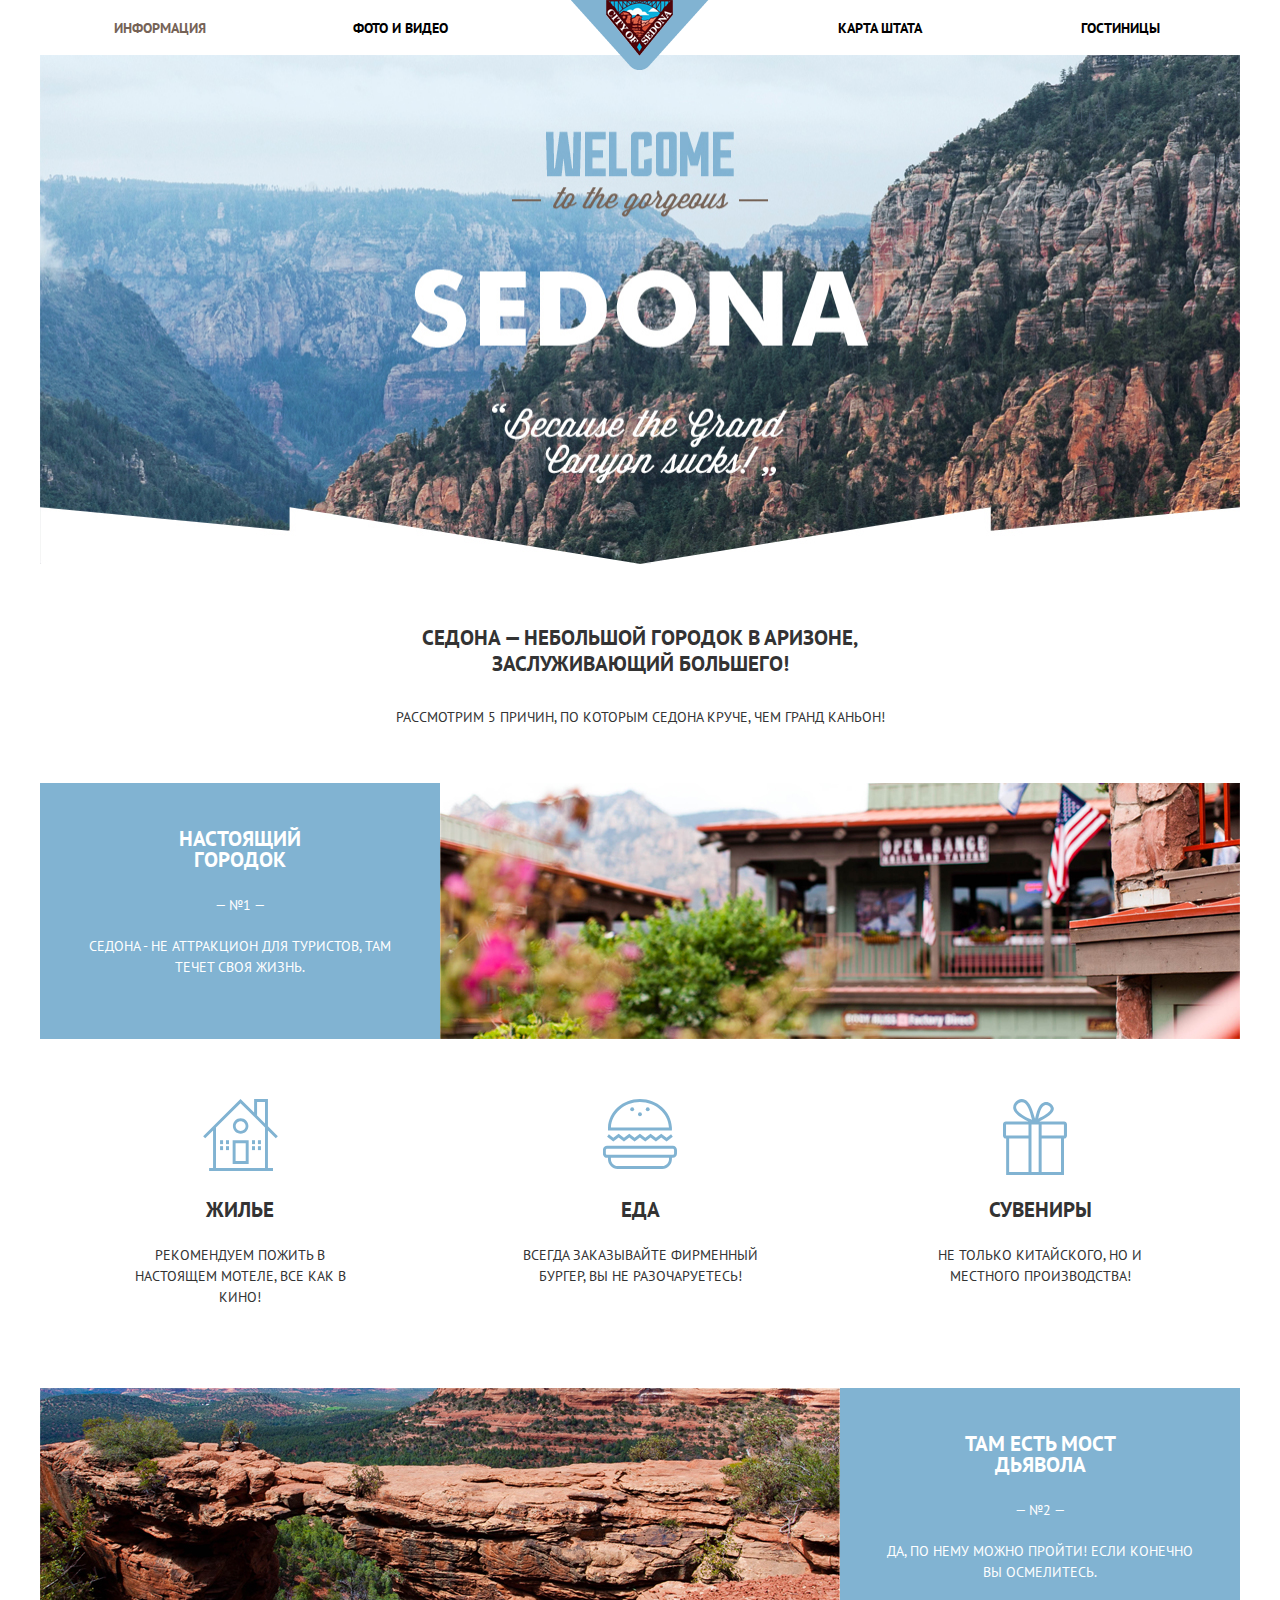
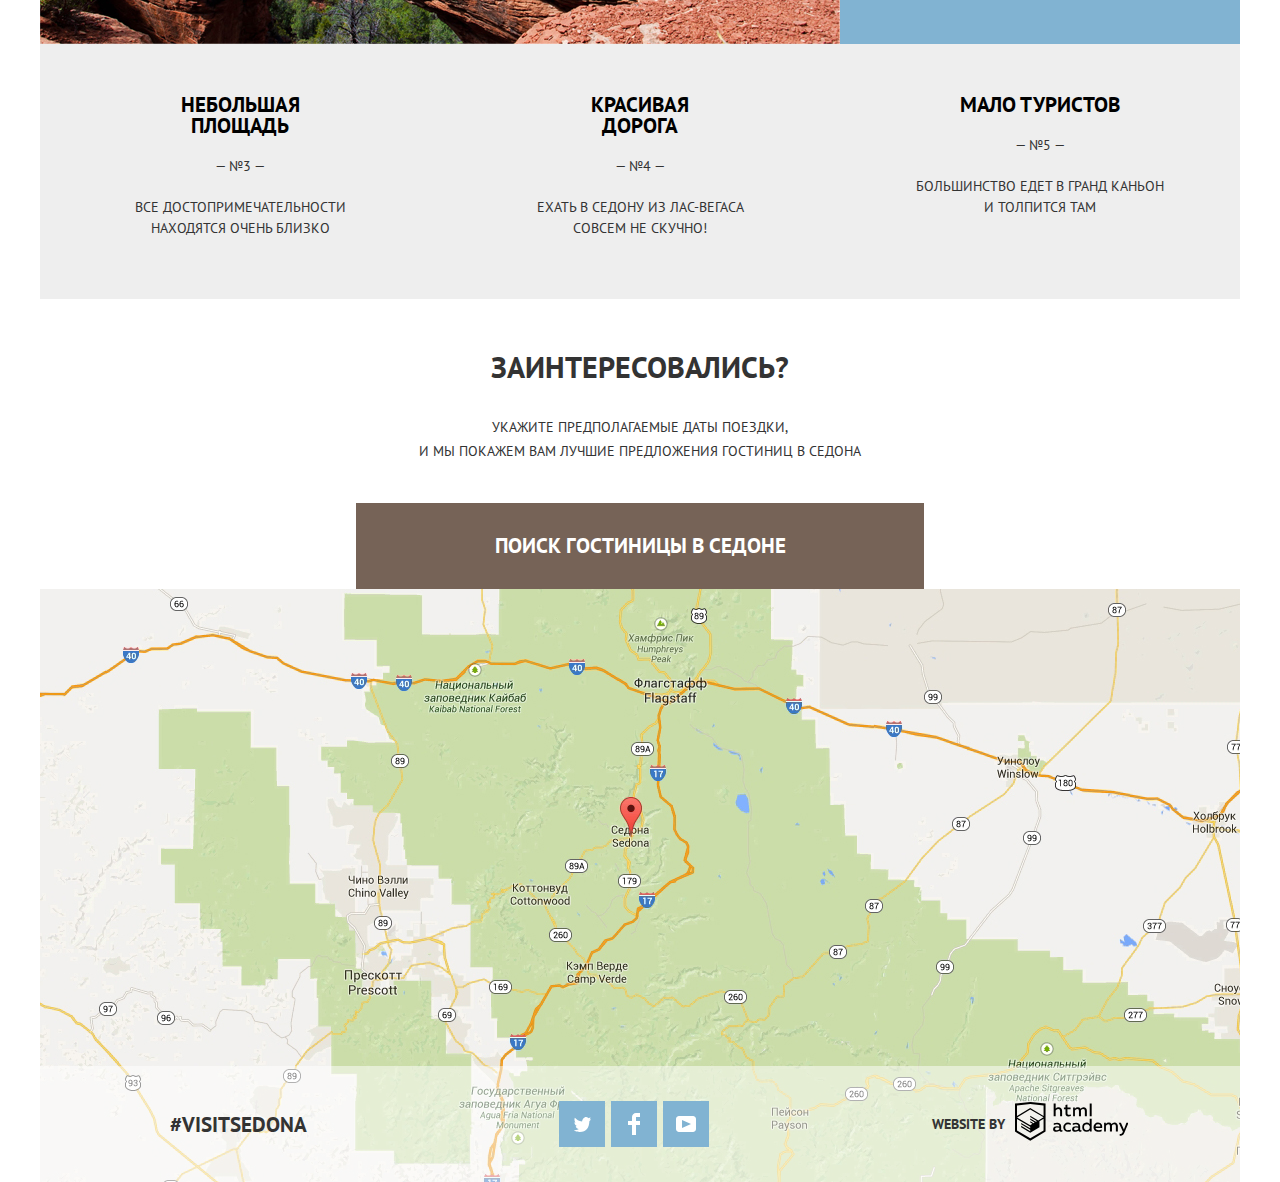
==== commit ec99f7bc: "Отредактировал вторую страницу с PerfectPixel" ====
--- a/index.html
+++ b/index.html
@@ -15,7 +15,7 @@
                     <li><a href="index.html">Фото и видео</a></li>
                     <li>
                         <a class="main-header-logo">
-                            <img src="img/site-icon-2.png" width="138" height="70" alt="Седона">
+                            <img src="img/site-icon.png" width="138" height="70" alt="Седона">
                         </a>
                     </li>
                     <li><a href="index.html#map">Карта штата</a></li>
--- a/css/styles.css
+++ b/css/styles.css
@@ -40,22 +40,24 @@
 
 a:hover,
 a:focus {
+	/* Типографика */
 	color: #81b3d2;
 }
 
 a:click {
+	/* Типографика */
 	color: #cacaca;
 }
 
-a:active,
-a.active {
-	color: #766357;
+a:active {
+	/* Типографика */
+	color: #cacaca;
 }
 
 p {
 	/* Блочная модель */
+	margin: 0;
 	padding-top: 0;
-	margin: 0;
 }
 
 .visually-hidden {
@@ -100,40 +102,50 @@
 	line-height: 26px;
 }
 
+.site-navigation a.active {
+	/* Типографика */
+	color: #766357;
+}
+
 .main-header-logo {
+	/* Позиционирование */
 	position: relative;
 
+	/* Блочная модель */
 	height: 55px;
 	display: block;
 }
 
 .main-header-logo img {
+	/* Позиционирование */
 	position: absolute;
 	z-index: 2;
 	top: 0;
 	left: 0;
 	right: 0;
 
+	/* Блочная модель */
 	margin: 0 auto;
 }
 
 .intro {
+	/* Блочная модель */
 	padding: 55px;
 }
 
 .intro h2 {
 	/* Блочная модель */
+	max-width: 490px;
+	margin: 0 auto;
 	padding-bottom: 30px;
+
+	/* Типографика */
+	line-height: 26px;
+}
+
+.intro p {
+	/* Блочная модель */
 	margin: 0 auto;
-	max-width: 490px;
-
-	/* Типографика */
-	line-height: 26px;
-}
-
-.intro p {
-	/* Блочная модель */
-	margin: 0 auto;
 }
 
 .feature {
@@ -150,16 +162,21 @@
 }
 
 .feature img {
+	/* Блочная модель */
 	display: block;
+	margin: 0;
 	padding: 0;
-	margin: 0;
 }
 
 .feature h2 {
-	padding-bottom: 30px;
+	/* Блочная модель */
+	padding-bottom: 25px;
+	padding-left: 50px;
+	padding-right: 50px;
 }
 
 .feature p:first-of-type {
+	/* Блочная модель */
 	padding-bottom: 20px;
 }
 
@@ -169,7 +186,8 @@
 }
 
 .left-side {
-	padding: 60px;
+	/* Блочная модель */
+	padding: 45px;
 }
 
 .recommendations {
@@ -227,6 +245,7 @@
 }
 
 .recommendations .recommendations-item p:last-child {
+	/* Блочная модель */
 	padding-bottom: 80px;
 }
 
@@ -252,18 +271,17 @@
 
 .features-list .features-item h3 {
 	/* Блочная модель */
+	margin: 0;
 	padding-left: 50px; 
 	padding-right: 50px;
 	padding-bottom: 20px;
 
-	/* Блочная модель */
-	margin: 0;
-
 	/* Типографика */
 	color: black;
 }
 
 .features-list .features-item p {
+	/* Блочная модель */
 	padding-bottom: 20px;
 }
 
@@ -337,9 +355,9 @@
 	z-index: 2;
 
 	/* Блочная модель */
+	width: 458px;
+	margin: 0 auto;
 	padding: 55px;
-	margin: 0 auto;
-	width: 458px;
 
 	/* Типографика */
 	text-align: left;
@@ -376,15 +394,15 @@
 	/* Блочная модель */
 	width: 40px;
 	min-height: 40px;
+
+	/* Типографика */
+	color: #a9a9a9;
+
+	/* Оформление */
 	border: none;
 	border-radius: 0px;
-
-	/* Типографика */
-	color: #a9a9a9;
-
-	/* Оформление */
+	background-color: #f2f2f2;
 	outline: none;
-	background-color: #f2f2f2;
 	cursor: pointer;
 }
 
@@ -415,9 +433,9 @@
 	font: inherit;
 
 	/* Оформление */
+	background-color: #f2f2f2;
+	border: none;
 	outline: none;
-	border: none;
-	background-color: #f2f2f2;
 }
 
 .hotels-search .search-form input:hover {
@@ -438,14 +456,14 @@
 
 .map img {
 	display: block;
+	margin: 0;
 	padding: 0;
-	margin: 0;
 }
 
 .search-form .button-blue {
 	/* Блочная модель */
+	width: 458px;
 	min-height: 58px;
-	width: 458px;
 }
 
 .button-brown {
@@ -500,7 +518,7 @@
 
 .hotels-filter {
 	/* Блочная модель */
-	padding: 32px;
+	padding: 28px;
 
 	/* Оформление */
 	background-image: url("../img/backgrounds/intro-blur.jpg");
@@ -514,8 +532,8 @@
 	display: flex;
 	align-items: flex-start;
 	justify-content: space-between;
-	padding-left: 41px;
-	padding-right: 41px;
+	padding-left: 40px;
+	padding-right: 40px;
 
 	/* Типографика */
 	color: white;
@@ -538,7 +556,7 @@
 .hotels-filter-form .infrastructure-filter h3,
 .hotels-filter-form .type-filter h3 {
 	/* Блочная модель */
-	padding-bottom: 30px; 
+	padding-bottom: 20px; 
 }
 
 .hotels-filter-form .range-filter-section {
@@ -561,13 +579,13 @@
 .hotels-filter-form .range-filter-section .range-prices {
 	/* Блочная модель */
 	display: flex;
-	padding-top: 3px;
-	padding-bottom: 3px;
 	margin-bottom: 20px;
+	padding-top: 5px;
+	padding-bottom: 5px;
 
 	/* Оформление */
 	border: 2px solid white;
-	border-radius: 5px;
+	border-radius: 2px;
 }
 
 .hotels-filter-form .range-filter-section .range-prices div {
@@ -584,8 +602,8 @@
 
 .hotels-filter-form ul {
 	/* Блочная модель */
+	margin: 0;
 	padding: 0;
-	margin: 0;
 
 	/* Типографика */
 	font-weight: normal;
@@ -596,7 +614,7 @@
 }
 
 .hotels-filter-form ul li:not(:last-of-type) {
-	padding-bottom: 22px;
+	padding-bottom: 20px;
 }
 
 .hotels-filter-form .checkbox {
@@ -616,9 +634,9 @@
 .hotels-filter-form .checkbox + label span {
 	/* Блочная модель */
 	display: inline-block;
+	width: 27px;
+	height: 27px;
     vertical-align: middle;
-    width: 27px;
-	height: 27px;
 	padding-right: 16px;
 
 	/* Оформление */
@@ -630,29 +648,46 @@
 	background-image: url("../img/icons/checkbox-on.svg");
 }
 
+.range-filter-section .ui-slider-horizontal {
+    height: 0;
+}
+
 .range-filter-section .ui-slider .ui-slider-handle {
+	/* Позиционирование */
+    position:absolute;
+	top: -10px;
+	overflow: hidden; 
+
+	/* Блочная модель */
 	width:23px; 
     height:23px; 
+	
+	/* Оформление */
 	background:url("../img/icons/range-filter-button.svg") no-repeat; 
-	overflow: hidden; 
-    position:absolute;
-    top: -10px;
-    border-style:none; 
+	border-style:none; 
 }
 
 .range-filter-section .button-white {
+	/* Блочная модель */
+	width: 140px;
+    padding-top: 8px;
+	padding-bottom: 8px;
+	
+	/* Типографика */
+    color: white;
+	
+	/* Оформление */
+	background: none;
 	border: 2px solid white;
-    background: none;
-    color: white;
-    width: 133px;
-    padding-top: 10px;
-    padding-bottom: 10px;
-    border-radius: 5px;
+    border-radius: 2px;
 }
 
 .range-filter-section .button-white:hover, 
 .range-filter-section .button-white:focus {
+	/* Типографика */
 	color: black;
+
+	/* Оформление */
 	background-color: white;
 }
 
@@ -665,10 +700,12 @@
 	padding-top: 30px;
 	padding-bottom: 30px;
 
+	/* Типографика */
 	text-transform: uppercase;
 }
 
 .hotels-sorting .total-column {
+	/* Типографика */
 	font-size: 21px;
 	line-height: 26px;
 	font-weight: bold;
@@ -684,12 +721,16 @@
 }
 
 .hotels-sorting .hotels-sorting-form {
+	/* Блочная модель */
 	flex-grow: 1;
+
+	/* Типографика */
 	text-align: left;
 }
 
 .hotels-sorting .hotels-sorting-form .sort-title,
 .hotels-sorting .hotels-sorting-form .sort-types {
+	/* Типографика */
 	font-size: 12px;
 	line-height: 18px;
 }
@@ -697,6 +738,7 @@
 .hotels-sorting .hotels-sorting-form,
 .hotels-result-item .details,
 .hotels-result-item .actions {
+	/* Блочная модель */
 	display: flex;
 	align-items: center;
 	justify-content: flex-start;
@@ -705,18 +747,52 @@
 .hotels-sorting .sort-title,
 .hotels-result-item .details p:first-of-type,
 .hotels-result-item .actions a:first-of-type {
-	flex-basis: 107px;
+	/* Блочная модель */
+	flex-basis: 105px;
 	margin-right: 10px;
 }
 
+.hotels-sorting-form .sort-types .sort-button {
+	/* Блочная модель */
+	margin-right: 30px;
+}
+
+.hotels-sorting-form .sort-types .sort-button.active-button {
+	/* Типографика */
+	color: #95bed8;
+
+	/* Оформление */
+	border:none;
+}
+
+.hotels-sorting-form .sort-types .sort-button:hover,
+.hotels-sorting-form .sort-types .sort-button:focus {
+	/* Типографика */
+	color: #95bed8;
+
+	/* Оформление */
+	border-bottom: 1px dashed #95bed8;
+}
+
+.hotels-sorting-form .sort-types .sort-button:click {
+	/* Типографика */
+	color:black;
+
+	/* Оформление */
+	border: none;
+}
+
 .hotels-sorting .sort-direction {
+	/* Блочная модель */
 	display: flex;
 	flex-direction: row;
 	flex-grow: 1;
+	justify-content: flex-end;
 	padding-right: 73px;
 }
 
 .hotels-sorting .sort-direction .sort-button {
+	/* Блочная модель */
 	margin-left: 10px;
 }
 
@@ -724,54 +800,64 @@
 	Took example here https://css-tricks.com/snippets/css/css-triangle/.
 */
 .hotels-sorting .up-arrow-button {
+	/* Блочная модель */
 	width: 0;
 	height: 0;
 
+	/* Типографика */
 	font-size: 0px;
 
+	/* Оформление */
 	border: none;
 	border-left: 5px solid transparent;
 	border-right: 5px solid transparent;
-	
 	border-bottom: 11px solid #cacaca;
 }
 
 .hotels-sorting .up-arrow-button.active {
+	/* Оформление */
 	border-bottom-color: #81b3d2;
 }
 
 .hotels-sorting .up-arrow-button:active {
+	/* Оформление */
 	border-bottom-color: #81b3d2;
 }
 
 .hotels-sorting .up-arrow-button:hover,
 .hotels-sorting .up-arrow-button:focus {
+	/* Оформление */
 	border-bottom-color: black;	
 }
 
 .hotels-sorting .down-arrow-button {
+	/* Блочная модель */
 	width: 0;
 	height: 0;
 
+	/* Типографика */
 	font-size: 0px;
 
+	/* Оформление */
 	border: none;
 	border-left: 5px solid transparent;
 	border-right: 5px solid transparent;
-	
 	border-top: 11px solid #cacaca;	
 }
 
 .hotels-sorting .down-arrow-button.active-button {
+	/* Оформление */
 	border-top-color: #81b3d2;	
 }
 
 .hotels-sorting .down-arrow-button:active {
+	/* Оформление */
 	border-top-color: #81b3d2;
 }
 
 .hotels-sorting .down-arrow-button:hover,
 .hotels-sorting .down-arrow-button:focus {
+	/* Оформление */
 	border-top-color: black;	
 }
 
@@ -793,29 +879,6 @@
 	cursor: pointer;
 }
 
-.hotels-sorting-form .sort-types .sort-button {
-	margin-right: 33px;
-}
-
-.hotels-sorting-form .sort-types .sort-button.active-button {
-	color: #95bed8;
-
-	border:none;
-}
-
-.hotels-sorting-form .sort-types .sort-button:hover,
-.hotels-sorting-form .sort-types .sort-button:focus {
-	color: #95bed8;
-
-	border-bottom: 1px dashed #95bed8;
-}
-
-.hotels-sorting-form .sort-types .sort-button:click {
-	color:black;
-
-	border: none;
-}
-
 .hotels-result > ul {
 	/* Блочная модель */
 	padding: 0;
@@ -828,9 +891,10 @@
 	display: flex;
 	align-items: stretch;
 	justify-content: flex-start;
-	padding-top: 30px;
-	padding-bottom: 30px;
-	padding-left: 72px;
+	padding-top: 29px;
+	padding-bottom: 29px;
+	padding-left: 73px;
+	padding-right: 73px;
 
 	/* Типографика */
 	text-align: left;
@@ -839,47 +903,79 @@
 	border-top: 2px solid #e5e5e5;
 }
 
+.hotels-result .hotels-result-item img {
+	/* Блочная модель */
+	display: block;
+	margin: 0;
+	padding: 0;
+}
+
 .hotels-result .hotels-result-item:last-of-type {
 	/* Оформление */
 	border-bottom: 2px solid #e5e5e5;
 }
 
-.hotels-result-item h2 {
-	padding-bottom: 10px;
+.hotels-result-item .title {
+	/* Блочная модель */
+	display: block;
+
+	/* Типографика */
+	font-size: 21px;
+	font-weight: bold;
+	line-height: 26px;
 }
 
 .hotels-result-item .details {
-	padding-bottom: 10px;
+	/* Блочная модель */
+	padding-bottom: 17px;
 }
 
 .hotels-result-item .rating-column {
+	/* Блочная модель */
 	flex: 1;
 	display: flex;
 	flex-direction: column;
+	justify-content: space-between;
+	align-items: flex-end;
+
+	/* Типографика */
 	text-align: right;
-	align-content: space-between;
-	padding-right: 73px;
 }
 
 .hotels-result-item .rating-column .rating-info {
-	flex: 1;
+	/* Блочная модель */
+	width: 110px;
+    padding-top: 3px;
+    padding-bottom: 3px;
+	
+	/* Типографика */
+	text-align: center;
+	color: #666666;
+	
+	/* Оформление */
+	background-color: #f2f2f2;
 }
 
 .hotels-result .rating .glyphicon-star {
+	/* Блочная модель */
 	display: inline-block;
 	width: 18px;
 	height: 17px;
+
+	/* Оформление */
 	background-image: url("../img/icons/star-icon.svg");
 	background-repeat: no-repeat;
 }
 
 .hotels-result .button-blue {
+	/* Блочная модель */
 	border: none;
 	padding-left: 17px;
 	padding-right: 17px;
-	padding-top: 4px;
-	padding-bottom: 4px;
-
+	padding-top: 3px;
+	padding-bottom: 3px;
+
+	/* Типографика */
 	text-decoration: none;
 	text-align: center;
 	font-size: 14px;
@@ -888,12 +984,14 @@
 }
 
 .hotels-result .button-brown {
+	/* Блочная модель */
 	border: none;
 	padding-left: 17px;
 	padding-right: 17px;
-	padding-top: 4px;
-	padding-bottom: 4px;
-
+	padding-top: 3px;
+	padding-bottom: 3px;
+
+	/* Типографика */
 	text-decoration: none;
 	text-align: center;
 	font-size: 14px;
@@ -902,6 +1000,7 @@
 }
 
 .page-footer {
+	/* Блочная модель */
 	display: flex;
 	align-items: center;
 }
@@ -909,16 +1008,20 @@
 .page-footer-overlay {
 	position: relative;
 	
+	/* Блочная модель */
 	margin-top: -116px;
 	
+	/* Оформление */
 	background: rgba(255, 255, 255, .5);
 }
 
 .page-footer > div {
+	/* Блочная модель */
 	width: 33%;
 }
 
 .footer-tag {
+	/* Типографика */
 	font-weight: bold;
 	font-size: 21px;
 }
@@ -941,6 +1044,7 @@
 }
 
 .footer-social .social-button  {
+	/* Блочная модель */
 	display: flex;
 	align-items: center;
 	justify-content: center;
@@ -948,15 +1052,19 @@
 	height: 46px;
 	margin-top: 35px;
 	margin-bottom: 35px;
+
+	/* Оформление */
 	background-color: #81b3d2;
 }
 
 .footer-social .social-button:hover,
 .footer-social .social-button:focus {
+	/* Оформление */
 	background-color: #669ec0;
 }
 
 .footer-social .social-button:active {
+	/* Оформление */
 	background-color: #5496bd;
 }
 
@@ -965,6 +1073,7 @@
 }
 
 .footer-copyright {
+	/* Блочная модель */
 	display: flex;
 	align-items: center;
 	justify-content: center;
